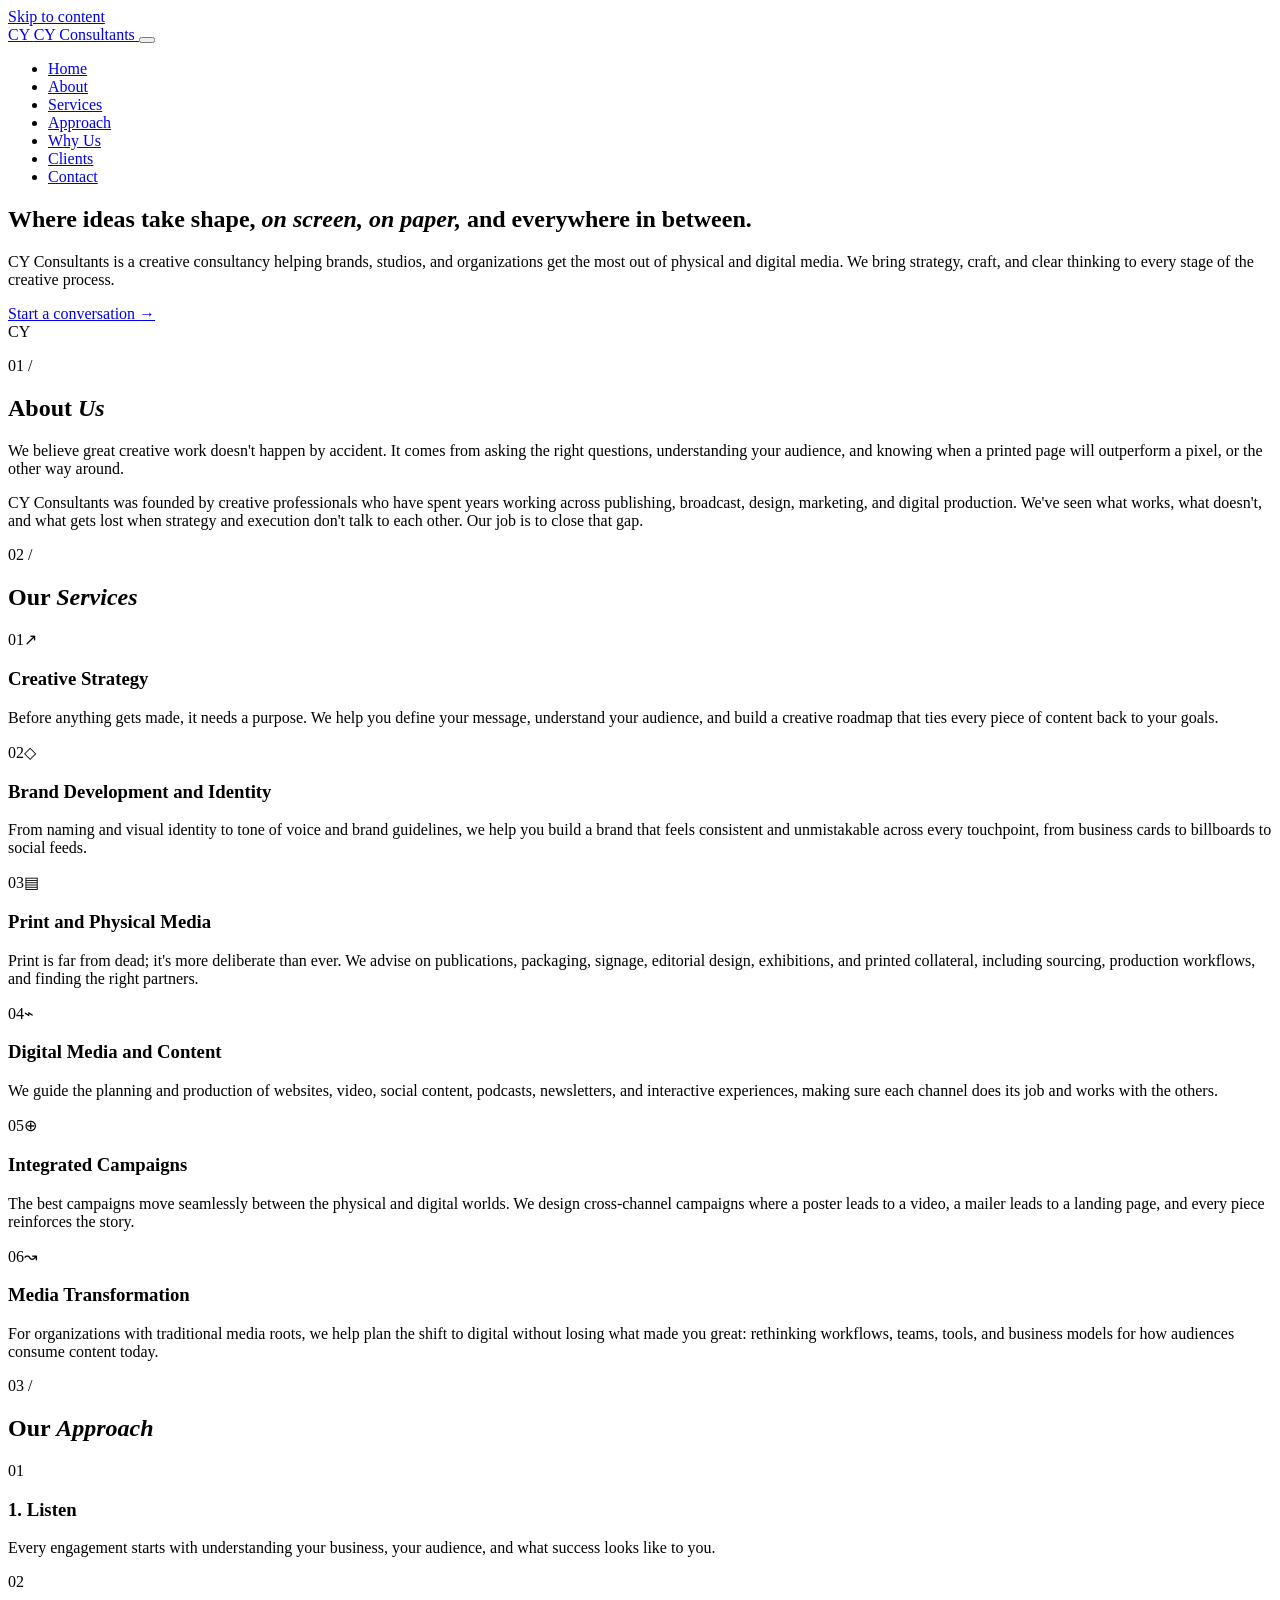
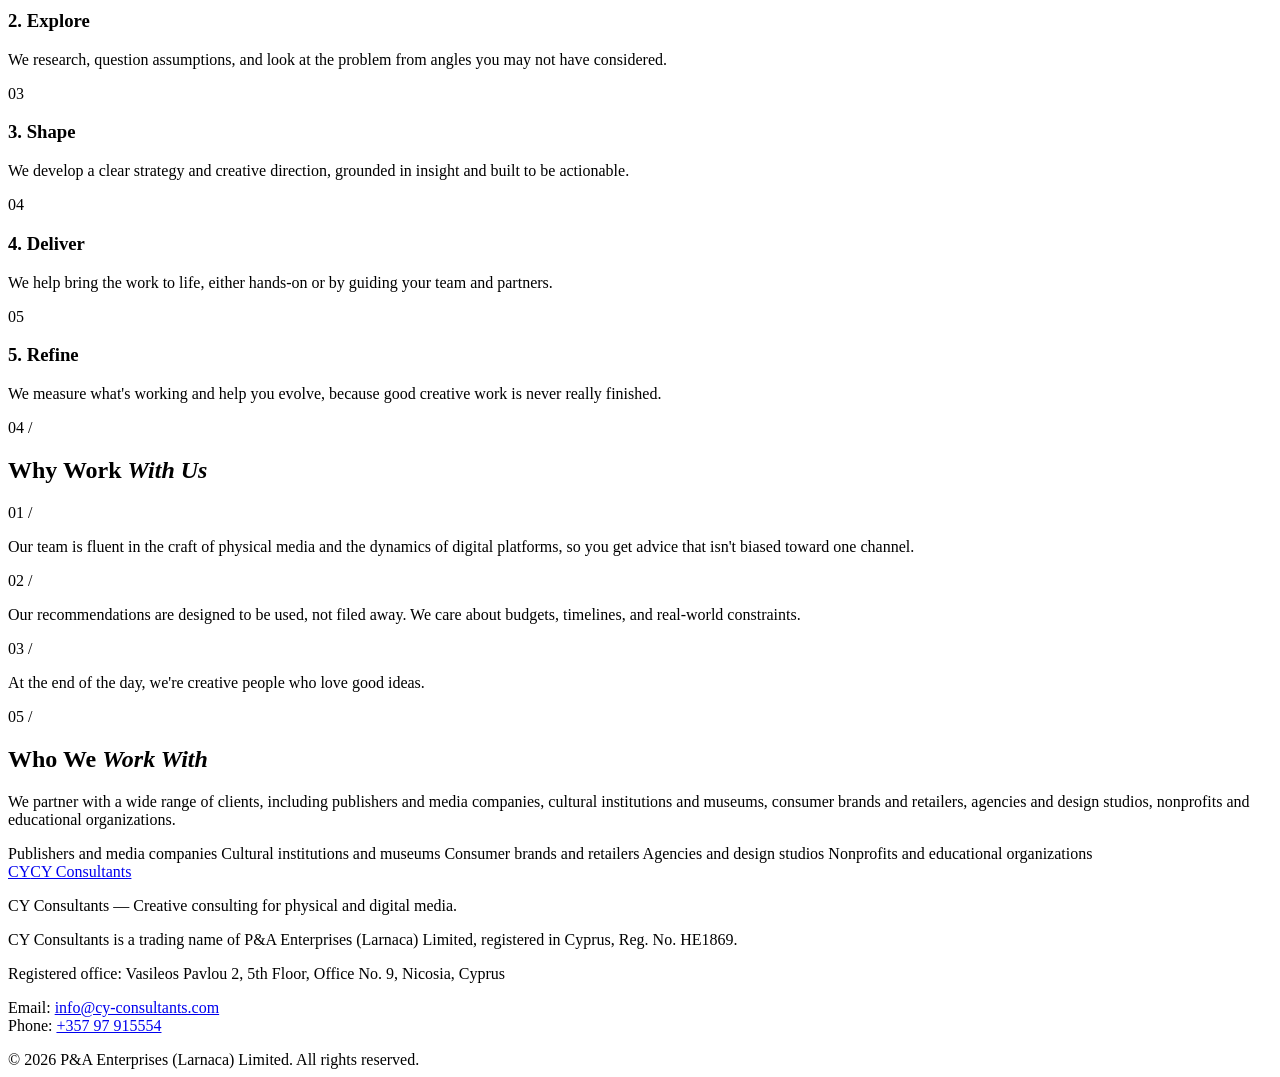
==== index.html @ 1f39b443 "Add files via upload" ====
<!doctype html>
<html lang="en">
  <head>
    <meta charset="UTF-8" />
    <meta name="viewport" content="width=device-width, initial-scale=1" />
    <meta name="theme-color" content="#f5f2eb" />
    <meta name="robots" content="index, follow" />
    <title>CY Consultants | Creative consulting for physical and digital media</title>
    <meta name="description" content="CY Consultants is a creative consultancy helping brands, studios, and organizations get the most out of physical and digital media. We bring strategy, craft, and clear thinking to every stage of the creative process." />
    <link rel="canonical" href="https://www.cy-consultants.com/" />
    <meta property="og:type" content="website" />
    <meta property="og:url" content="https://www.cy-consultants.com/" />
    <meta property="og:site_name" content="CY Consultants" />
    <meta property="og:title" content="CY Consultants | Creative consulting for physical and digital media" />
    <meta property="og:description" content="CY Consultants is a creative consultancy helping brands, studios, and organizations get the most out of physical and digital media. We bring strategy, craft, and clear thinking to every stage of the creative process." />
    <meta name="twitter:card" content="summary" />
    <meta name="twitter:title" content="CY Consultants | Creative consulting for physical and digital media" />
    <meta name="twitter:description" content="CY Consultants is a creative consultancy helping brands, studios, and organizations get the most out of physical and digital media." />
    <link rel="icon" type="image/svg+xml" href="./favicon.svg" />
    <link rel="preconnect" href="https://fonts.googleapis.com" />
    <link rel="preconnect" href="https://fonts.gstatic.com" crossorigin />
    <script type="module" crossorigin src="./assets/main-45K_laFC.js"></script>
    <link rel="stylesheet" crossorigin href="./assets/main-PewvCQrY.css">
  </head>
  <body>
    <a class="skip-link" href="#main">Skip to content</a>
    <header class="site-header">
      <div class="container header-inner">
        <a class="brand" href="./index.html#home" aria-label="CY Consultants, back to home" data-testid="link-brand">
          <span class="brand-mark" aria-hidden="true">CY</span>
          <span data-company-name>CY Consultants</span>
        </a>
        <button class="menu-toggle" type="button" aria-label="Open navigation menu" aria-controls="primary-navigation" aria-expanded="false" data-testid="button-menu">
          <span></span><span></span>
        </button>
        <nav class="site-nav" id="primary-navigation" aria-label="Primary navigation">
          <ul class="nav-list">
            <li><a href="./index.html#home" data-section="home" data-testid="link-home">Home</a></li>
            <li><a href="./index.html#about" data-section="about" data-testid="link-about">About</a></li>
            <li><a href="./index.html#services" data-section="services" data-testid="link-services">Services</a></li>
            <li><a href="./index.html#approach" data-section="approach" data-testid="link-approach">Approach</a></li>
            <li><a href="./index.html#why-us" data-section="why-us" data-testid="link-why-us">Why Us</a></li>
            <li><a href="./index.html#clients" data-section="clients" data-testid="link-clients">Clients</a></li>
            <li><a class="nav-contact" href="./contact.html" data-testid="link-contact">Contact</a></li>
          </ul>
        </nav>
      </div>
    </header>

    <main id="main">
      <section class="hero" id="home" aria-labelledby="hero-title">
        <div class="container hero-grid">
          <div class="hero-copy">
            <h1 id="hero-title">Where ideas take shape, <em>on screen, on paper,</em> and everywhere in between.</h1>
            <p class="hero-lead">CY Consultants is a creative consultancy helping brands, studios, and organizations get the most out of physical and digital media. We bring strategy, craft, and clear thinking to every stage of the creative process.</p>
            <a class="button-link" href="./contact.html" data-testid="link-start-conversation">Start a conversation <span class="arrow" aria-hidden="true">→</span></a>
          </div>
          <div class="hero-art" aria-hidden="true">
            <div class="art-cross"></div>
            <span class="art-type">CY</span>
          </div>
        </div>
      </section>

      <section class="section about" id="about" aria-labelledby="about-title">
        <div class="container">
          <div class="about-grid">
            <div>
              <p class="eyebrow" aria-hidden="true">01 /</p>
              <h2 class="section-heading" id="about-title">About <em>Us</em></h2>
            </div>
            <div class="about-copy">
              <p>We believe great creative work doesn't happen by accident. It comes from asking the right questions, understanding your audience, and knowing when a printed page will outperform a pixel, or the other way around.</p>
              <p>CY Consultants was founded by creative professionals who have spent years working across publishing, broadcast, design, marketing, and digital production. We've seen what works, what doesn't, and what gets lost when strategy and execution don't talk to each other. Our job is to close that gap.</p>
            </div>
          </div>
        </div>
      </section>

      <section class="section services" id="services" aria-labelledby="services-title">
        <div class="container">
          <div class="section-top">
            <div><p class="eyebrow" aria-hidden="true">02 /</p><h2 class="section-heading" id="services-title">Our <em>Services</em></h2></div>
          </div>
          <div class="services-grid">
            <article class="service-card"><div class="service-top"><span class="service-num">01</span><span class="service-symbol" aria-hidden="true">↗</span></div><div class="service-content"><h3>Creative Strategy</h3><p>Before anything gets made, it needs a purpose. We help you define your message, understand your audience, and build a creative roadmap that ties every piece of content back to your goals.</p></div></article>
            <article class="service-card"><div class="service-top"><span class="service-num">02</span><span class="service-symbol" aria-hidden="true">◇</span></div><div class="service-content"><h3>Brand Development and Identity</h3><p>From naming and visual identity to tone of voice and brand guidelines, we help you build a brand that feels consistent and unmistakable across every touchpoint, from business cards to billboards to social feeds.</p></div></article>
            <article class="service-card"><div class="service-top"><span class="service-num">03</span><span class="service-symbol" aria-hidden="true">▤</span></div><div class="service-content"><h3>Print and Physical Media</h3><p>Print is far from dead; it's more deliberate than ever. We advise on publications, packaging, signage, editorial design, exhibitions, and printed collateral, including sourcing, production workflows, and finding the right partners.</p></div></article>
            <article class="service-card"><div class="service-top"><span class="service-num">04</span><span class="service-symbol" aria-hidden="true">⌁</span></div><div class="service-content"><h3>Digital Media and Content</h3><p>We guide the planning and production of websites, video, social content, podcasts, newsletters, and interactive experiences, making sure each channel does its job and works with the others.</p></div></article>
            <article class="service-card"><div class="service-top"><span class="service-num">05</span><span class="service-symbol" aria-hidden="true">⊕</span></div><div class="service-content"><h3>Integrated Campaigns</h3><p>The best campaigns move seamlessly between the physical and digital worlds. We design cross-channel campaigns where a poster leads to a video, a mailer leads to a landing page, and every piece reinforces the story.</p></div></article>
            <article class="service-card"><div class="service-top"><span class="service-num">06</span><span class="service-symbol" aria-hidden="true">↝</span></div><div class="service-content"><h3>Media Transformation</h3><p>For organizations with traditional media roots, we help plan the shift to digital without losing what made you great: rethinking workflows, teams, tools, and business models for how audiences consume content today.</p></div></article>
          </div>
        </div>
      </section>

      <section class="section approach" id="approach" aria-labelledby="approach-title">
        <div class="container">
          <div class="approach-head">
            <div><p class="eyebrow" aria-hidden="true">03 /</p><h2 class="section-heading" id="approach-title">Our <em>Approach</em></h2></div>
          </div>
          <div class="steps">
            <article class="step"><span class="step-num" aria-hidden="true">01</span><h3>1. Listen</h3><p>Every engagement starts with understanding your business, your audience, and what success looks like to you.</p><span class="step-marker" aria-hidden="true"></span></article>
            <article class="step"><span class="step-num" aria-hidden="true">02</span><h3>2. Explore</h3><p>We research, question assumptions, and look at the problem from angles you may not have considered.</p><span class="step-marker" aria-hidden="true"></span></article>
            <article class="step"><span class="step-num" aria-hidden="true">03</span><h3>3. Shape</h3><p>We develop a clear strategy and creative direction, grounded in insight and built to be actionable.</p><span class="step-marker" aria-hidden="true"></span></article>
            <article class="step"><span class="step-num" aria-hidden="true">04</span><h3>4. Deliver</h3><p>We help bring the work to life, either hands-on or by guiding your team and partners.</p><span class="step-marker" aria-hidden="true"></span></article>
            <article class="step"><span class="step-num" aria-hidden="true">05</span><h3>5. Refine</h3><p>We measure what's working and help you evolve, because good creative work is never really finished.</p><span class="step-marker" aria-hidden="true"></span></article>
          </div>
        </div>
      </section>

      <section class="section why" id="why-us" aria-labelledby="why-title">
        <div class="container">
          <div class="why-head">
            <div><p class="eyebrow" aria-hidden="true">04 /</p><h2 class="section-heading" id="why-title">Why Work <em>With Us</em></h2></div>
          </div>
          <div class="why-list">
            <div class="why-item"><span>01 /</span><p>Our team is fluent in the craft of physical media and the dynamics of digital platforms, so you get advice that isn't biased toward one channel.</p></div>
            <div class="why-item"><span>02 /</span><p>Our recommendations are designed to be used, not filed away. We care about budgets, timelines, and real-world constraints.</p></div>
            <div class="why-item"><span>03 /</span><p>At the end of the day, we're creative people who love good ideas.</p></div>
          </div>
        </div>
      </section>

      <section class="section clients" id="clients" aria-labelledby="clients-title">
        <div class="container clients-grid">
          <div><p class="eyebrow" aria-hidden="true">05 /</p><h2 class="section-heading" id="clients-title">Who We <em>Work With</em></h2></div>
          <div class="clients-copy">
            <p>We partner with a wide range of clients, including publishers and media companies, cultural institutions and museums, consumer brands and retailers, agencies and design studios, nonprofits and educational organizations.</p>
            <div class="chips" aria-label="Client types">
              <span class="chip">Publishers and media companies</span>
              <span class="chip">Cultural institutions and museums</span>
              <span class="chip">Consumer brands and retailers</span>
              <span class="chip">Agencies and design studios</span>
              <span class="chip">Nonprofits and educational organizations</span>
            </div>
          </div>
        </div>
      </section>

    </main>

    <footer class="site-footer">
      <div class="container">
        <div class="footer-top">
          <div class="footer-brand">
            <a class="brand" href="./index.html#home" aria-label="CY Consultants, back to home" data-testid="link-footer-home"><span class="brand-mark" aria-hidden="true">CY</span><span data-company-name>CY Consultants</span></a>
            <p><span data-company-name>CY Consultants</span> — Creative consulting for physical and digital media.</p>
          </div>
          <div class="footer-meta">
            <p data-legal-line>CY Consultants is a trading name of P&amp;A Enterprises (Larnaca) Limited, registered in Cyprus, Reg. No. HE1869.</p>
            <p data-office-line>Registered office: Vasileos Pavlou 2, 5th Floor, Office No. 9, Nicosia, Cyprus</p>
            <p>Email: <a data-email href="mailto:info@cy-consultants.com">info@cy-consultants.com</a><br>Phone: <a data-phone href="tel:+35797915554">+357 97 915554</a></p>
          </div>
        </div>
        <div class="footer-bottom">
          <span data-copyright>© 2026 P&amp;A Enterprises (Larnaca) Limited. All rights reserved.</span>
        </div>
      </div>
    </footer>
  </body>
</html>
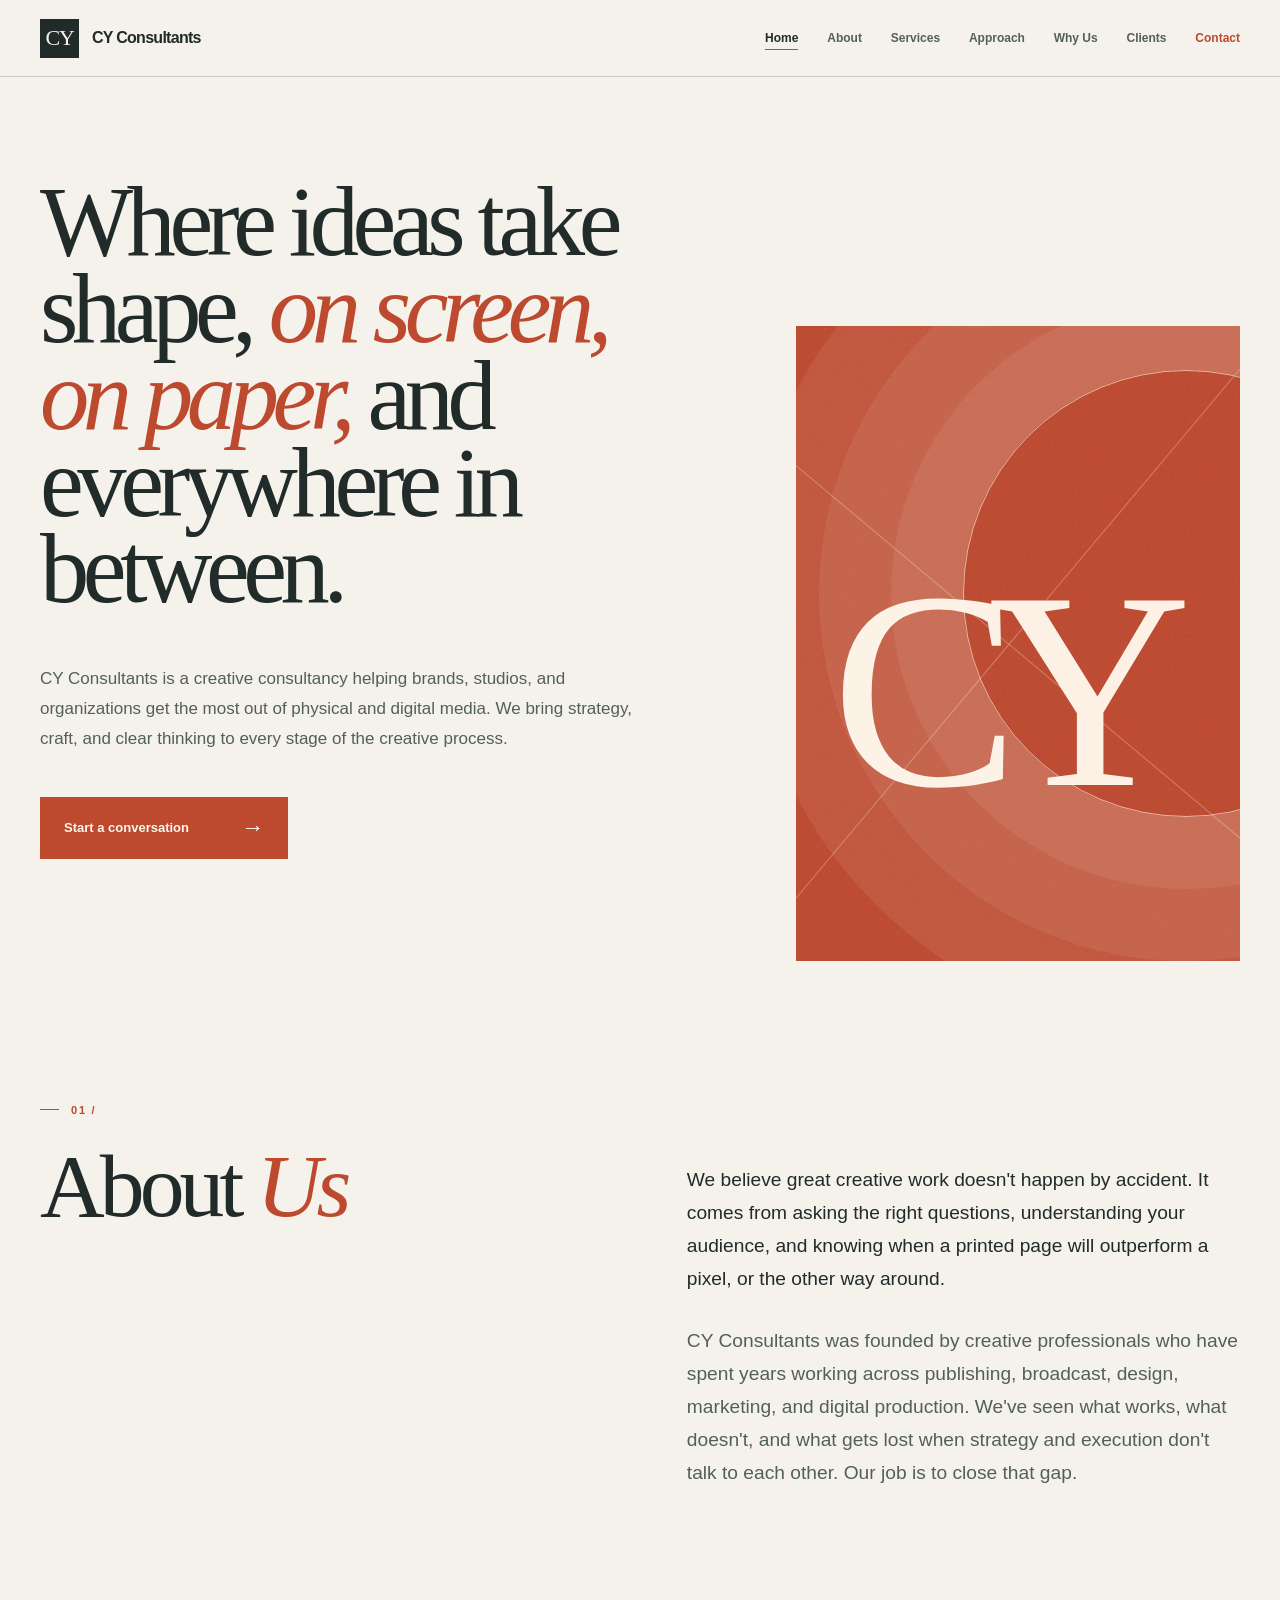
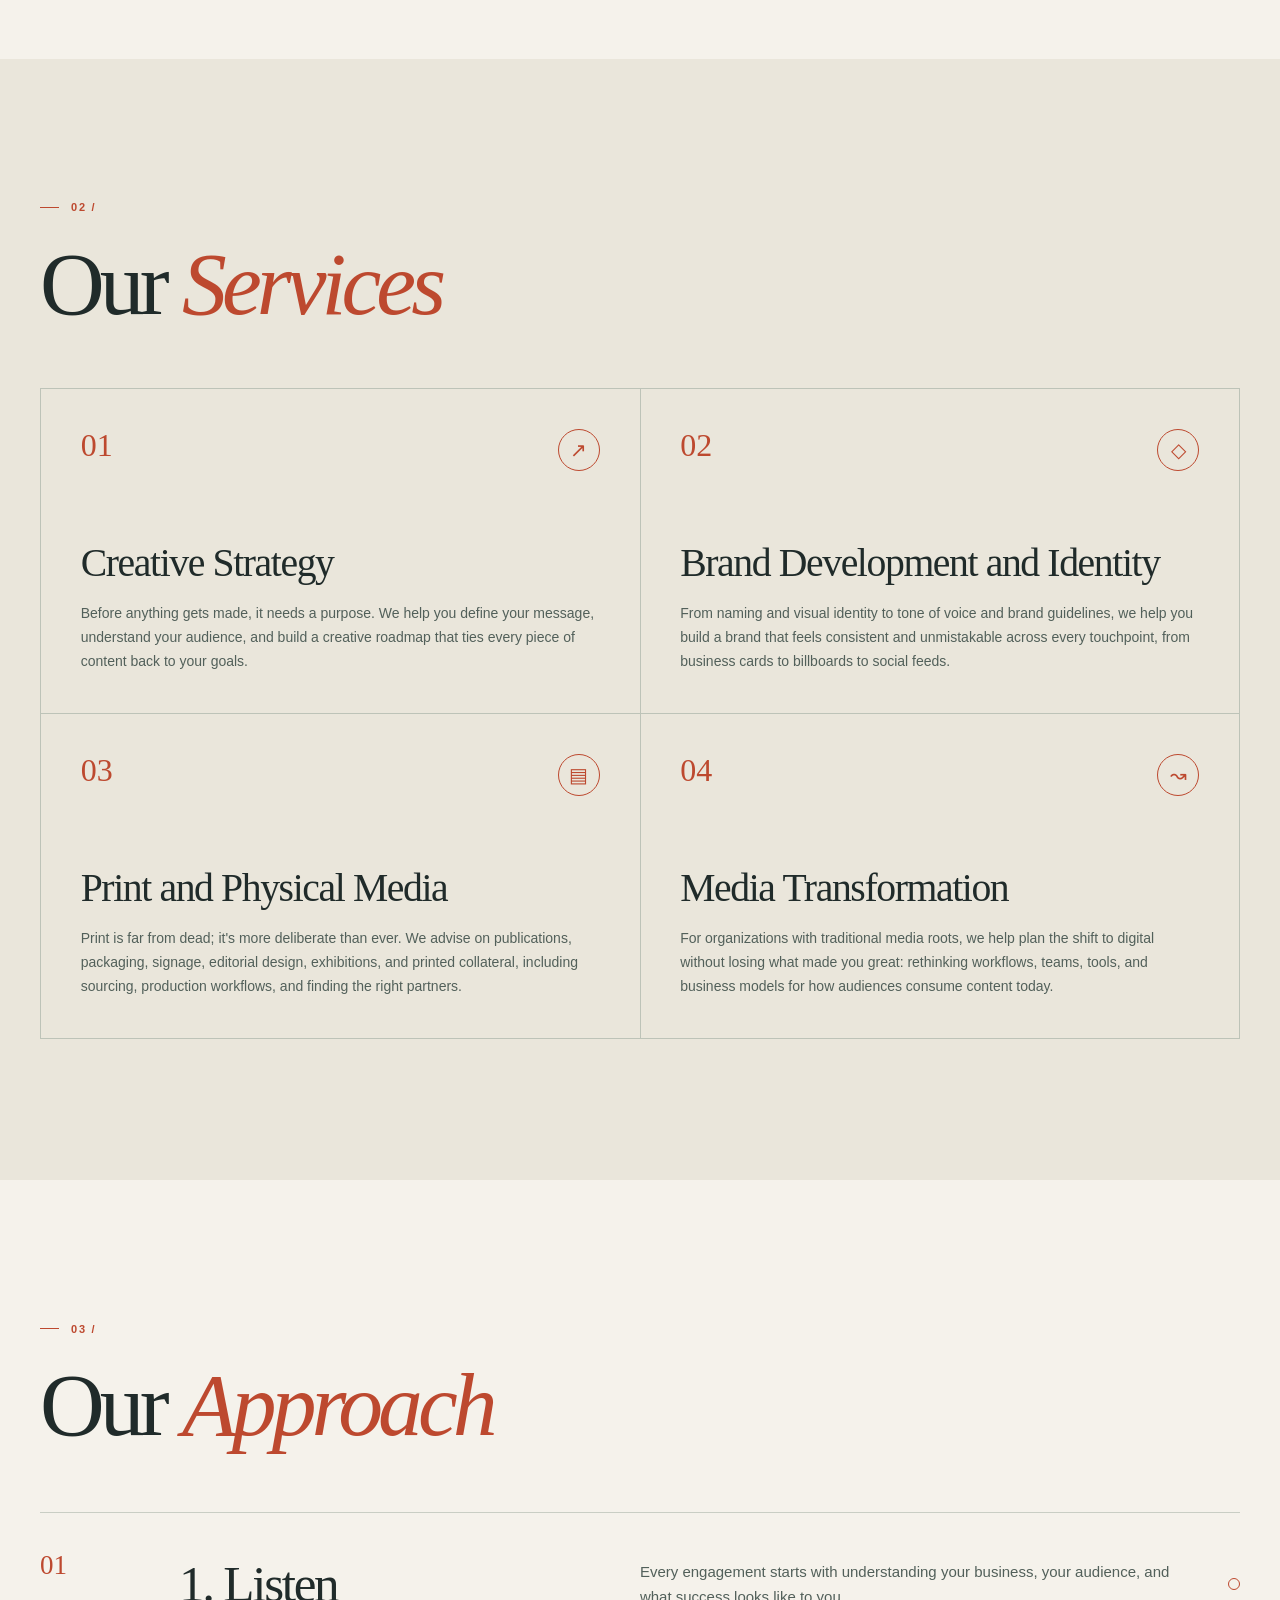
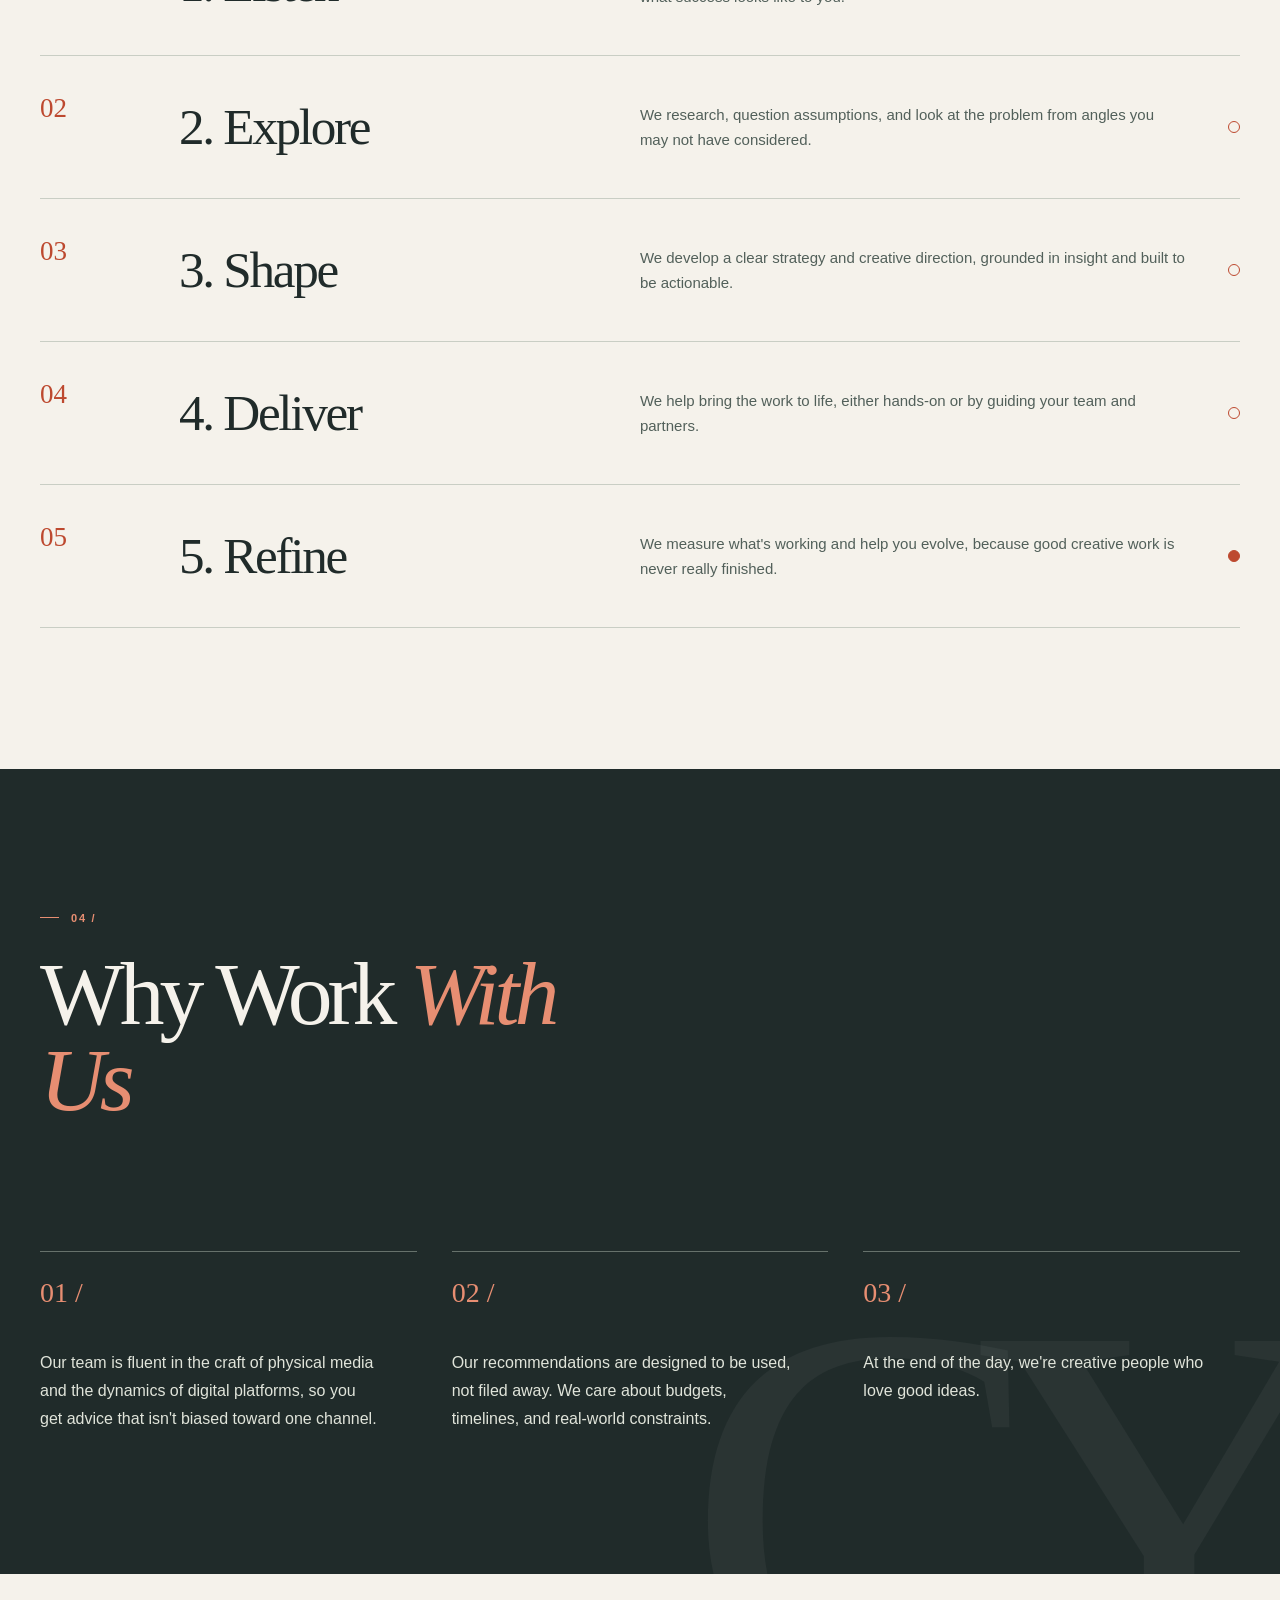
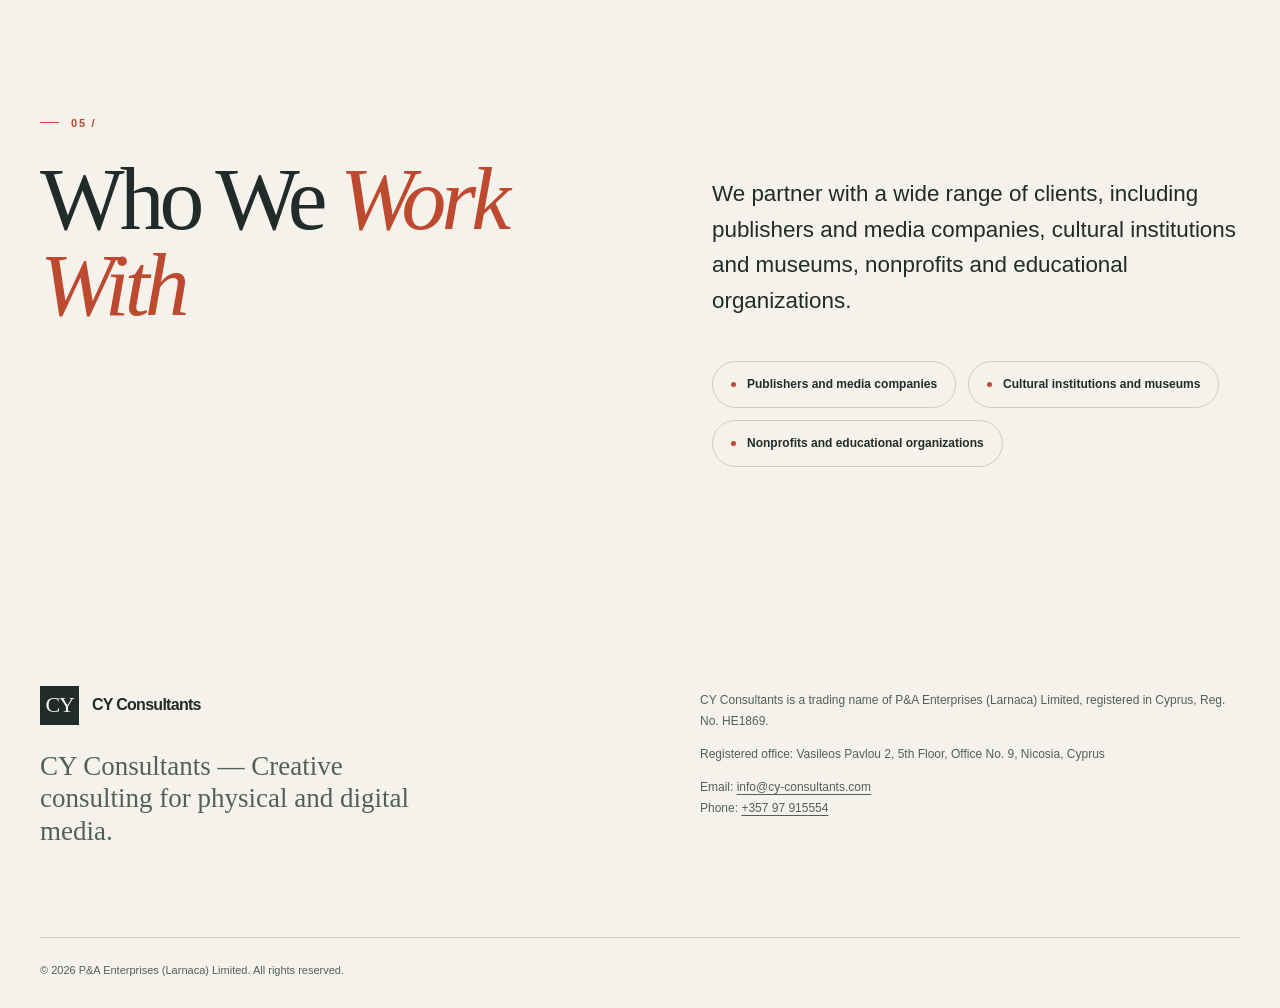
==== commit 9001fb28: "Add files via upload" ====
--- a/index.html
+++ b/index.html
@@ -86,9 +86,7 @@
             <article class="service-card"><div class="service-top"><span class="service-num">01</span><span class="service-symbol" aria-hidden="true">↗</span></div><div class="service-content"><h3>Creative Strategy</h3><p>Before anything gets made, it needs a purpose. We help you define your message, understand your audience, and build a creative roadmap that ties every piece of content back to your goals.</p></div></article>
             <article class="service-card"><div class="service-top"><span class="service-num">02</span><span class="service-symbol" aria-hidden="true">◇</span></div><div class="service-content"><h3>Brand Development and Identity</h3><p>From naming and visual identity to tone of voice and brand guidelines, we help you build a brand that feels consistent and unmistakable across every touchpoint, from business cards to billboards to social feeds.</p></div></article>
             <article class="service-card"><div class="service-top"><span class="service-num">03</span><span class="service-symbol" aria-hidden="true">▤</span></div><div class="service-content"><h3>Print and Physical Media</h3><p>Print is far from dead; it's more deliberate than ever. We advise on publications, packaging, signage, editorial design, exhibitions, and printed collateral, including sourcing, production workflows, and finding the right partners.</p></div></article>
-            <article class="service-card"><div class="service-top"><span class="service-num">04</span><span class="service-symbol" aria-hidden="true">⌁</span></div><div class="service-content"><h3>Digital Media and Content</h3><p>We guide the planning and production of websites, video, social content, podcasts, newsletters, and interactive experiences, making sure each channel does its job and works with the others.</p></div></article>
-            <article class="service-card"><div class="service-top"><span class="service-num">05</span><span class="service-symbol" aria-hidden="true">⊕</span></div><div class="service-content"><h3>Integrated Campaigns</h3><p>The best campaigns move seamlessly between the physical and digital worlds. We design cross-channel campaigns where a poster leads to a video, a mailer leads to a landing page, and every piece reinforces the story.</p></div></article>
-            <article class="service-card"><div class="service-top"><span class="service-num">06</span><span class="service-symbol" aria-hidden="true">↝</span></div><div class="service-content"><h3>Media Transformation</h3><p>For organizations with traditional media roots, we help plan the shift to digital without losing what made you great: rethinking workflows, teams, tools, and business models for how audiences consume content today.</p></div></article>
+            <article class="service-card"><div class="service-top"><span class="service-num">04</span><span class="service-symbol" aria-hidden="true">↝</span></div><div class="service-content"><h3>Media Transformation</h3><p>For organizations with traditional media roots, we help plan the shift to digital without losing what made you great: rethinking workflows, teams, tools, and business models for how audiences consume content today.</p></div></article>
           </div>
         </div>
       </section>
@@ -125,12 +123,10 @@
         <div class="container clients-grid">
           <div><p class="eyebrow" aria-hidden="true">05 /</p><h2 class="section-heading" id="clients-title">Who We <em>Work With</em></h2></div>
           <div class="clients-copy">
-            <p>We partner with a wide range of clients, including publishers and media companies, cultural institutions and museums, consumer brands and retailers, agencies and design studios, nonprofits and educational organizations.</p>
+            <p>We partner with a wide range of clients, including publishers and media companies, cultural institutions and museums, nonprofits and educational organizations.</p>
             <div class="chips" aria-label="Client types">
               <span class="chip">Publishers and media companies</span>
               <span class="chip">Cultural institutions and museums</span>
-              <span class="chip">Consumer brands and retailers</span>
-              <span class="chip">Agencies and design studios</span>
               <span class="chip">Nonprofits and educational organizations</span>
             </div>
           </div>
--- a/assets/main-PewvCQrY.css
+++ b/assets/main-PewvCQrY.css
@@ -0,0 +1 @@
+@import"https://fonts.googleapis.com/css2?family=DM+Sans:wght@400;500;600;700&family=Instrument+Serif:ital@0;1&display=swap";:root{--paper: #f5f2eb;--paper-deep: #eae6db;--ink: #202b2a;--ink-soft: #52605a;--line: #c9cec4;--accent: #bd492f;--accent-deep: #a83924;--cream: #fff8ec;--font-display: "Instrument Serif", Georgia, serif;--font-body: "DM Sans", sans-serif}*{box-sizing:border-box}html{scroll-behavior:smooth;scroll-padding-top:82px}body{margin:0;color:var(--ink);background:var(--paper);font-family:var(--font-body);-webkit-font-smoothing:antialiased}button,a{-webkit-tap-highlight-color:transparent}a{color:inherit;text-decoration:none}button{font:inherit}::selection{background:var(--accent);color:var(--cream)}:focus-visible{outline:2px solid var(--accent);outline-offset:5px}.skip-link{position:fixed;top:-100px;left:12px;z-index:100;padding:12px 18px;background:var(--ink);color:var(--cream)}.skip-link:focus{top:12px}.container{width:min(100% - 80px,1392px);margin-inline:auto}.section{padding-block:clamp(96px,11vw,184px);scroll-margin-top:76px}.eyebrow{display:flex;align-items:center;gap:12px;margin:0;color:var(--accent);font-size:11px;font-weight:700;letter-spacing:.16em;line-height:1.5;text-transform:uppercase}.eyebrow:before{content:"";width:19px;height:1px;flex:none;background:currentColor}.section-heading{margin:25px 0 0;font-family:var(--font-display);font-size:clamp(60px,7vw,112px);font-weight:400;letter-spacing:-.055em;line-height:.96}.section-heading em,.hero h1 em,.contact h1 em{color:var(--accent);font-weight:400}.intro{color:var(--ink-soft);font-size:clamp(17px,1.42vw,20px);line-height:1.7}.site-header{position:sticky;top:0;z-index:50;background:#f5f2ebf5;border-bottom:1px solid var(--line);-webkit-backdrop-filter:blur(18px);backdrop-filter:blur(18px)}.header-inner{min-height:76px;display:flex;align-items:center;justify-content:space-between;gap:24px}.brand{display:inline-flex;align-items:center;gap:13px;flex:none;font-size:16px;font-weight:700;letter-spacing:-.045em}.brand-mark{width:39px;height:39px;display:grid;place-items:center;background:var(--ink);color:var(--paper);font-family:var(--font-display);font-size:22px;font-weight:400;letter-spacing:-.055em}.nav-list{display:flex;align-items:center;gap:clamp(15px,2.25vw,36px);margin:0;padding:0;list-style:none}.nav-list a{position:relative;display:inline-block;padding:12px 0;color:#53605b;font-size:12px;font-weight:600;transition:color .22s ease}.nav-list a:after{content:"";position:absolute;bottom:7px;left:0;width:100%;height:1px;background:var(--accent);transform:scaleX(0);transform-origin:left;transition:transform .22s ease}.nav-list a:hover,.nav-list a[aria-current=location],.nav-list a[aria-current=page]{color:var(--ink)}.nav-list a:hover:after,.nav-list a[aria-current=location]:after,.nav-list a[aria-current=page]:after{transform:scaleX(1)}.nav-list .nav-contact{color:var(--accent)}.menu-toggle{display:none;width:44px;height:44px;align-items:center;justify-content:center;flex-direction:column;gap:6px;border:1px solid var(--line);background:transparent;color:var(--ink);cursor:pointer}.menu-toggle span{width:19px;height:1px;background:currentColor;transition:transform .25s ease,opacity .25s ease}.menu-toggle[aria-expanded=true] span:first-child{transform:translateY(3.5px) rotate(45deg)}.menu-toggle[aria-expanded=true] span:last-child{transform:translateY(-3.5px) rotate(-45deg)}.hero{padding:clamp(72px,8vw,130px) 0 0;overflow:hidden}.hero-grid{display:grid;grid-template-columns:minmax(0,1.2fr) minmax(300px,.8fr);gap:clamp(50px,7vw,120px);align-items:end}.hero-copy{padding-bottom:clamp(74px,8vw,128px)}.hero .eyebrow{margin-bottom:clamp(36px,5vw,76px)}.hero h1{max-width:830px;margin:0;font-family:var(--font-display);font-size:clamp(76px,7.7vw,139px);font-weight:400;letter-spacing:-.065em;line-height:.88}.hero h1 em{display:inline}.hero-lead{max-width:625px;margin:clamp(35px,4vw,56px) 0 0;color:var(--ink-soft);font-size:clamp(17px,1.25vw,19px);line-height:1.75}.button-link{display:inline-flex;align-items:center;justify-content:space-between;gap:52px;min-height:62px;padding:0 24px;background:var(--accent);color:var(--cream);font-size:13px;font-weight:700;transition:background .25s ease,transform .25s ease}.button-link:hover{background:var(--accent-deep);transform:translateY(-3px)}.button-link .arrow{font-size:23px;font-weight:400;line-height:1;transition:transform .25s ease}.button-link:hover .arrow{transform:translate(5px)}.hero .button-link{margin-top:43px}.hero-art{position:relative;min-height:635px;height:min(48vw,735px);background:var(--accent);overflow:hidden;isolation:isolate}.hero-art:before{content:"";position:absolute;width:100%;aspect-ratio:1;top:7%;right:-38%;border:1px solid rgba(255,248,236,.62);border-radius:50%;box-shadow:0 0 0 72px #fff8ec12,0 0 0 144px #fff8ec12,0 0 0 216px #fff8ec12}.hero-art:after{content:"";position:absolute;inset:0;opacity:.12;background-image:url("data:image/svg+xml,%3Csvg viewBox='0 0 180 180' xmlns='http://www.w3.org/2000/svg'%3E%3Cfilter id='n'%3E%3CfeTurbulence type='fractalNoise' baseFrequency='.82' numOctaves='3' stitchTiles='stitch'/%3E%3C/filter%3E%3Crect width='100%25' height='100%25' filter='url(%23n)' opacity='.5'/%3E%3C/svg%3E");pointer-events:none}.art-cross{position:absolute;width:1px;height:130%;left:48%;top:-15%;background:#fff8ec4d;transform:rotate(40deg)}.art-cross:after{content:"";position:absolute;width:130vh;height:1px;top:50%;left:-65vh;background:#fff8ec4d}.art-type{position:absolute;z-index:1;top:43%;left:8%;color:var(--cream);font-family:var(--font-display);font-size:clamp(170px,22vw,380px);letter-spacing:-.11em;line-height:.65;opacity:.96}.art-top,.art-bottom{position:absolute;z-index:2;left:9%;right:9%;display:flex;justify-content:space-between;color:var(--cream);font-size:10px;font-weight:600;letter-spacing:.13em;text-transform:uppercase}.art-top{top:32px}.art-bottom{bottom:34px}.hero-bottom{display:flex;align-items:center;justify-content:space-between;gap:24px;padding:24px 0 26px;border-bottom:1px solid var(--line);color:var(--ink-soft);font-size:10px;font-weight:700;letter-spacing:.16em;text-transform:uppercase}.hero-bottom .line{flex:1;height:1px;max-width:210px;background:var(--line)}.about-grid{display:grid;grid-template-columns:1fr 1.1fr;gap:12%}.about .section-heading{max-width:570px}.about-copy{padding-top:61px}.about-copy p{margin:0 0 29px;color:var(--ink-soft);font-size:clamp(17px,1.5vw,21px);line-height:1.72}.about-copy p:first-child{color:var(--ink)}.about-rule{display:flex;justify-content:space-between;align-items:center;margin-top:85px;padding-top:20px;border-top:1px solid var(--line);color:var(--ink-soft);font-size:11px;font-weight:700;letter-spacing:.11em;text-transform:uppercase}.about-rule svg{color:var(--accent)}.services{background:var(--paper-deep)}.section-top{display:flex;justify-content:space-between;align-items:end;gap:40px;margin-bottom:61px}.section-top .intro{max-width:400px;margin:0 0 6px}.services-grid{display:grid;grid-template-columns:repeat(2,minmax(0,1fr));border-top:1px solid #bdc3b8;border-left:1px solid #bdc3b8}.service-card{min-height:325px;display:flex;flex-direction:column;padding:clamp(27px,3.1vw,48px);border-right:1px solid #bdc3b8;border-bottom:1px solid #bdc3b8;transition:background .3s ease}.service-card:hover{background:#fff8ec8f}.service-top{display:flex;justify-content:space-between;align-items:start;color:var(--accent)}.service-num{font-family:var(--font-display);font-size:32px;line-height:1}.service-symbol{width:42px;height:42px;border:1px solid currentColor;border-radius:50%;display:grid;place-items:center;font-size:20px;font-weight:400}.service-content{margin-top:auto;padding-top:40px}.service-card h3{max-width:490px;margin:0 0 17px;font-family:var(--font-display);font-size:clamp(35px,3.1vw,49px);font-weight:400;letter-spacing:-.035em;line-height:1}.service-card p{max-width:590px;margin:0;color:var(--ink-soft);font-size:14px;line-height:1.72}.approach-head{display:grid;grid-template-columns:1fr 1fr;align-items:end;gap:10%;margin-bottom:64px}.approach-head .intro{max-width:445px;margin-bottom:4px}.steps{border-top:1px solid var(--line)}.step{display:grid;grid-template-columns:115px minmax(180px,.8fr) 1fr 30px;align-items:center;gap:24px;min-height:143px;padding:25px 0;border-bottom:1px solid var(--line)}.step-num{align-self:start;padding-top:12px;color:var(--accent);font-family:var(--font-display);font-size:27px}.step h3{margin:0;font-family:var(--font-display);font-size:clamp(42px,4vw,63px);font-weight:400;letter-spacing:-.045em;line-height:1}.step p{max-width:570px;margin:0;color:var(--ink-soft);font-size:15px;line-height:1.7}.step-marker{width:12px;height:12px;border:1px solid var(--accent);border-radius:50%;justify-self:end}.step:last-child .step-marker{background:var(--accent)}.why{position:relative;overflow:hidden;background:var(--ink);color:var(--paper)}.why:after{content:"CY";position:absolute;right:-1vw;bottom:-12vw;color:#fff8ec0b;font-family:var(--font-display);font-size:42vw;letter-spacing:-.13em;line-height:.8;pointer-events:none}.why .container{position:relative;z-index:1}.why .eyebrow{color:#e78e72}.why-head{display:grid;grid-template-columns:1fr 1fr;gap:12%}.why .section-heading{max-width:750px}.why .section-heading em{color:#e78e72}.why-intro{align-self:end;max-width:480px;margin:0 0 5px;color:#ced4c8;font-family:var(--font-display);font-size:clamp(27px,2.7vw,42px);line-height:1.14}.why-list{display:grid;grid-template-columns:repeat(3,1fr);gap:35px;margin-top:clamp(90px,10vw,160px)}.why-item{padding-top:25px;border-top:1px solid #66716b}.why-item span{display:block;margin-bottom:40px;color:#e78e72;font-family:var(--font-display);font-size:28px}.why-item p{max-width:340px;margin:0;color:#e0e4da;font-size:16px;line-height:1.75}.clients-grid{display:grid;grid-template-columns:1fr 1fr;gap:12%}.clients-copy{padding-top:61px}.clients-copy p{max-width:600px;margin:0;font-size:clamp(19px,1.75vw,26px);line-height:1.6}.chips{display:flex;flex-wrap:wrap;gap:12px;margin-top:42px}.chip{display:inline-flex;align-items:center;min-height:47px;padding:10px 18px;border:1px solid var(--line);border-radius:100px;color:var(--ink);font-size:12px;font-weight:600;line-height:1.4}.chip:before{content:"";width:5px;height:5px;margin-right:11px;border-radius:50%;background:var(--accent);flex:none}.contact{padding-top:0;padding-bottom:0}.contact-page{padding-block:clamp(70px,8vw,120px)}.contact-panel{display:grid;grid-template-columns:1.25fr .75fr;gap:9%;padding:clamp(55px,7vw,110px);background:var(--accent);color:var(--cream)}.contact-main,.contact-details{min-width:0}.contact .eyebrow{color:var(--cream)}.contact h1{max-width:760px;margin:33px 0 26px;font-family:var(--font-display);font-size:clamp(71px,8.5vw,132px);font-weight:400;letter-spacing:-.055em;line-height:.86}.contact h1 em{color:var(--ink)}.contact-lead{margin:0;font-size:18px;line-height:1.7}.contact .button-link{margin-top:18px;border:0;cursor:pointer;background:var(--ink);color:var(--paper)}.contact .button-link:hover{background:#36433e}.contact-form{display:grid;gap:17px;max-width:690px;margin-top:50px}.form-field{min-width:0}.form-field label{display:block;margin-bottom:9px;font-size:12px;font-weight:700}.form-field input,.form-field textarea{display:block;width:100%;min-height:50px;padding:13px 15px;border:1px solid rgba(255,248,236,.68);border-radius:0;background:var(--cream);color:var(--ink);font:inherit;font-size:15px;line-height:1.5}.form-field textarea{min-height:140px;resize:vertical}.form-field input:focus-visible,.form-field textarea:focus-visible{outline:3px solid var(--ink);outline-offset:2px}.form-field [aria-invalid=true]{border:2px solid var(--ink)}.field-error{margin:6px 0 0;color:var(--cream);font-size:13px;font-weight:700;line-height:1.4}.field-error:empty{display:none}.form-note{max-width:450px;margin:-2px 0 0;font-size:13px;line-height:1.6}.contact-details{align-self:end;padding-bottom:8px}.contact-detail{padding:23px 0;border-top:1px solid rgba(255,248,236,.42)}.contact-detail:last-child{border-bottom:1px solid rgba(255,248,236,.42)}.contact-detail dt{margin-bottom:10px;font-size:10px;font-weight:700;letter-spacing:.15em;text-transform:uppercase}.contact-detail dd{margin:0;overflow-wrap:anywhere;font-family:var(--font-display);font-size:clamp(22px,2.3vw,32px);line-height:1.15}.contact-detail a{text-decoration:underline;text-decoration-color:#fff8ec8c;text-underline-offset:5px}.contact-detail a:hover{text-decoration-color:currentColor}.site-footer{padding:78px 0 28px}.footer-top{display:flex;justify-content:space-between;gap:50px;padding-bottom:90px}.footer-brand{max-width:420px}.footer-brand .brand{margin-bottom:25px}.footer-brand p{margin:0;color:var(--ink-soft);font-family:var(--font-display);font-size:27px;line-height:1.2}.footer-meta{max-width:540px;padding-top:4px;color:var(--ink-soft);font-size:12px;line-height:1.8}.footer-meta p{margin:0 0 11px}.footer-meta a{text-decoration:underline;text-underline-offset:3px;overflow-wrap:anywhere}.footer-bottom{display:flex;justify-content:space-between;gap:20px;padding-top:24px;border-top:1px solid var(--line);color:var(--ink-soft);font-size:11px;line-height:1.6}.back-to-top{color:var(--ink);font-weight:700;white-space:nowrap}.back-to-top:hover{color:var(--accent)}@media(max-width:1050px){.container{width:min(100% - 56px,1392px)}.nav-list{gap:15px}.hero-grid{grid-template-columns:1.1fr .9fr;gap:32px}.hero-art{min-height:550px}.hero h1{font-size:clamp(68px,8vw,100px)}.about-grid,.clients-grid{gap:7%}}@media(max-width:767px){html{scroll-padding-top:70px}.container{width:min(100% - 38px,1392px)}.section{padding-block:87px}.header-inner{min-height:68px}.brand{font-size:15px}.brand-mark{width:36px;height:36px;font-size:21px}.menu-toggle{display:flex}.site-nav{position:absolute;left:0;right:0;top:100%;padding:0 19px;overflow:hidden;max-height:0;visibility:hidden;background:var(--paper);border-bottom:0 solid var(--line);transition:max-height .3s ease,visibility .3s ease,border-width .3s ease}.site-nav.is-open{max-height:550px;visibility:visible;border-bottom-width:1px}.nav-list{display:block;padding:12px 0 25px}.nav-list li{border-bottom:1px solid var(--line)}.nav-list a{display:block;padding:14px 3px;font-family:var(--font-display);font-size:27px;font-weight:400}.nav-list a:after{display:none}.hero{padding-top:67px}.hero-grid{grid-template-columns:1fr;gap:0}.hero-copy{padding-bottom:63px}.hero .eyebrow{margin-bottom:35px}.hero h1{max-width:700px;font-size:clamp(63px,12vw,97px)}.hero-lead{margin-top:28px;font-size:17px}.hero .button-link{margin-top:32px}.hero-art{min-height:0;height:460px}.art-type{font-size:clamp(170px,48vw,310px)}.hero-bottom{font-size:9px}.hero-bottom .line{max-width:70px}.about-grid,.approach-head,.clients-grid,.why-head{grid-template-columns:1fr;gap:0}.about-copy,.clients-copy{padding-top:48px}.about-rule{margin-top:50px}.section-top{display:block;margin-bottom:40px}.section-top .intro{margin-top:27px}.services-grid{grid-template-columns:1fr}.service-card{min-height:290px}.service-card h3{font-size:clamp(37px,8vw,48px)}.approach-head{margin-bottom:45px}.approach-head .intro{margin-top:27px}.step{grid-template-columns:48px 1fr 20px;gap:14px;min-height:0;padding:27px 0}.step-num{padding-top:7px;font-size:23px}.step h3{font-size:45px}.step p{grid-column:2 / 3;font-size:14px}.step-marker{grid-column:3;grid-row:1}.why-intro{margin-top:48px}.why-list{grid-template-columns:1fr;gap:40px;margin-top:85px}.why-item span{margin-bottom:18px}.why-item p{max-width:600px}.clients-copy p{font-size:19px}.contact-page{padding-block:65px}.contact-panel{grid-template-columns:1fr;gap:65px;padding:55px 28px}.contact h1{font-size:clamp(68px,13vw,100px)}.contact-details{padding-bottom:0}.site-footer{padding-top:65px}.footer-top{display:block;padding-bottom:55px}.footer-meta{margin-top:46px}}@media(max-width:420px){.hero h1{font-size:61px}.hero-art{height:360px}.art-type{font-size:170px}.hero-bottom .line{display:none}.contact-panel{padding-inline:21px}.contact h1{font-size:65px}.footer-bottom{flex-direction:column}}@media(prefers-reduced-motion:reduce){html{scroll-behavior:auto}*,*:before,*:after{animation-duration:.01ms!important;transition-duration:.01ms!important}}
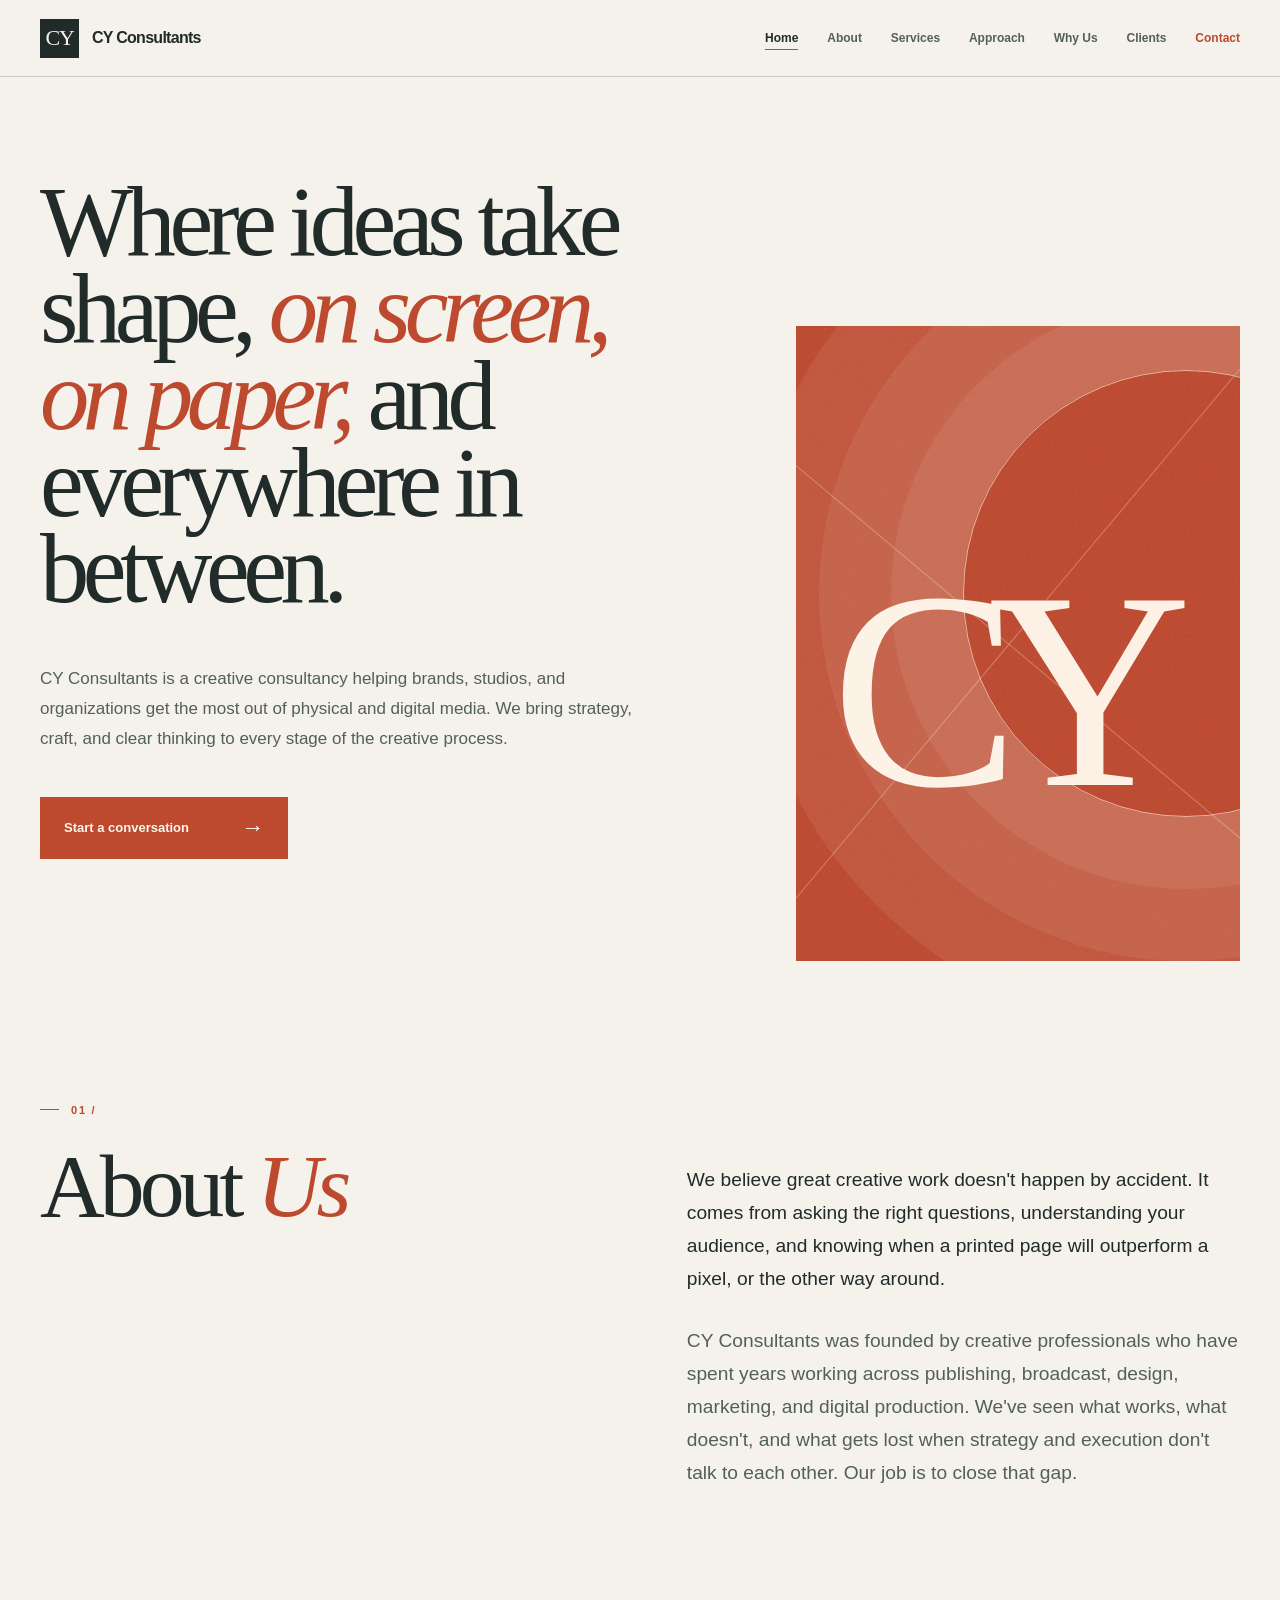
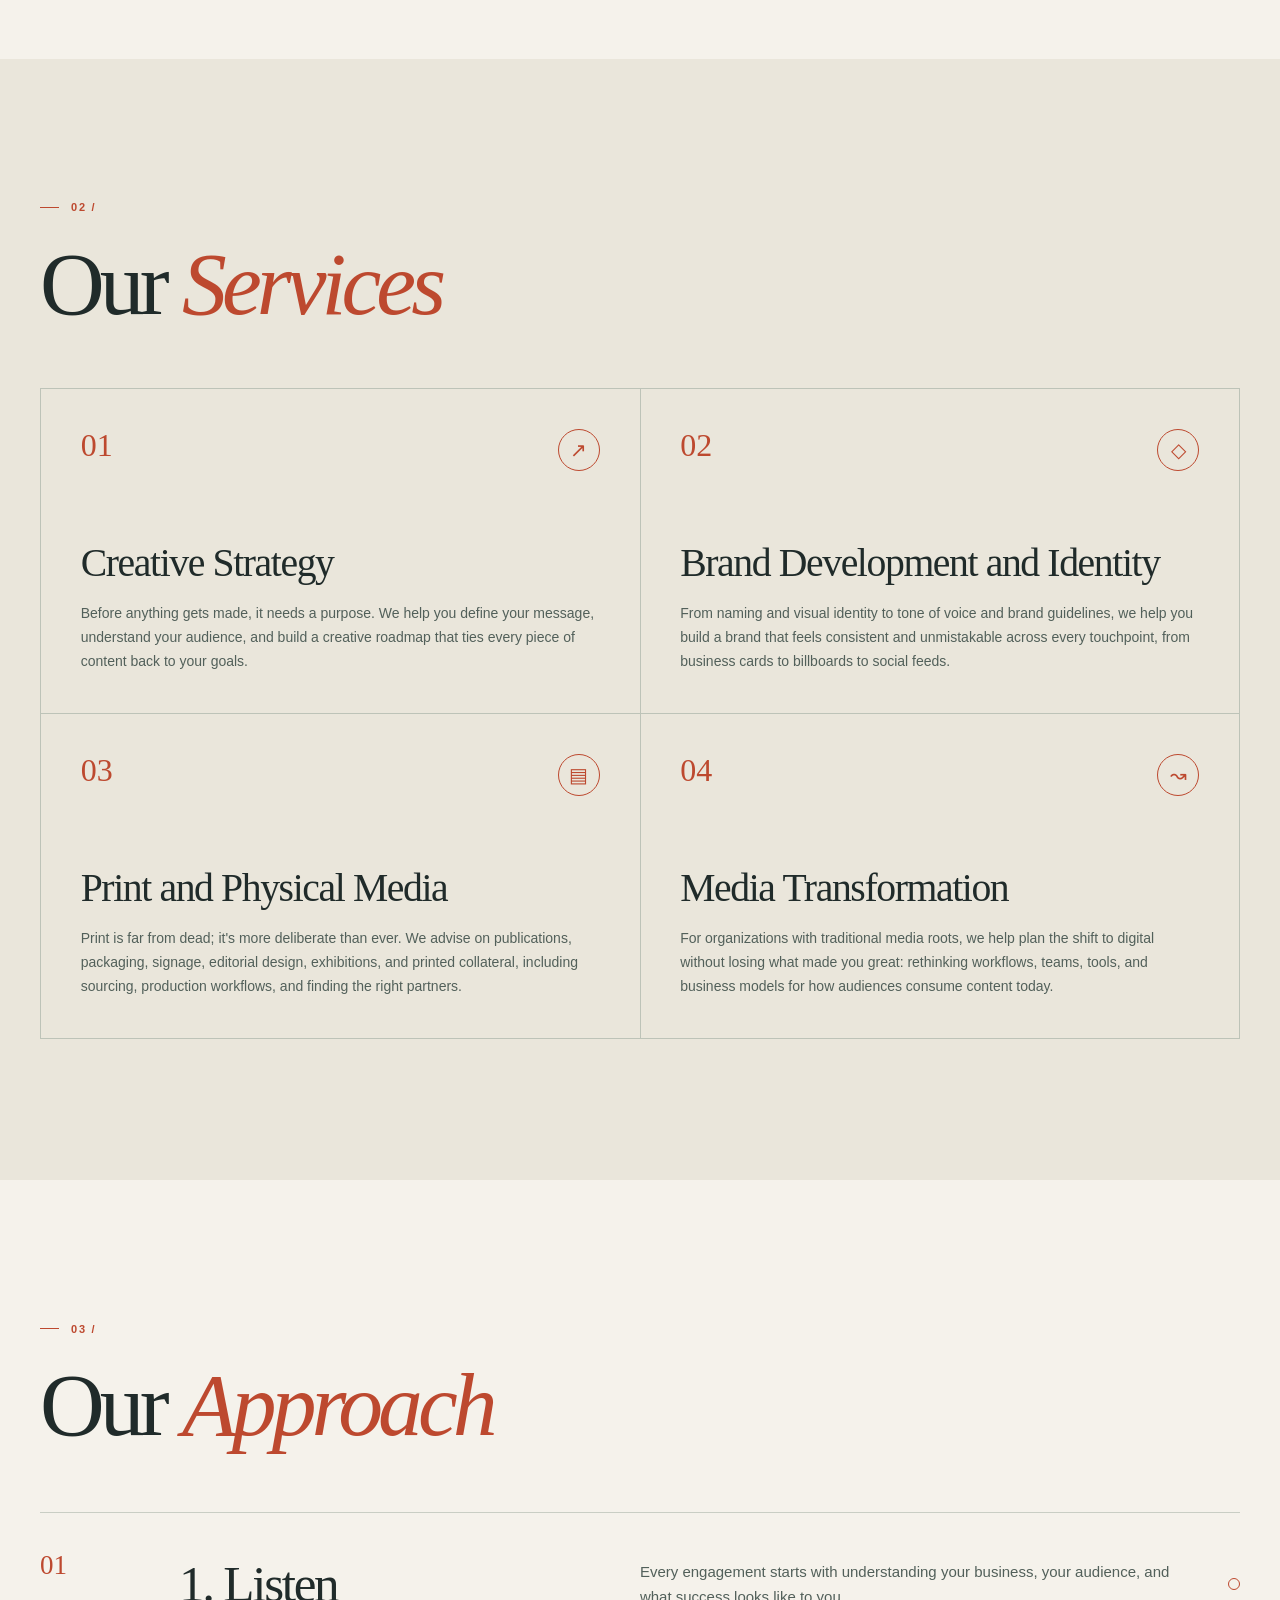
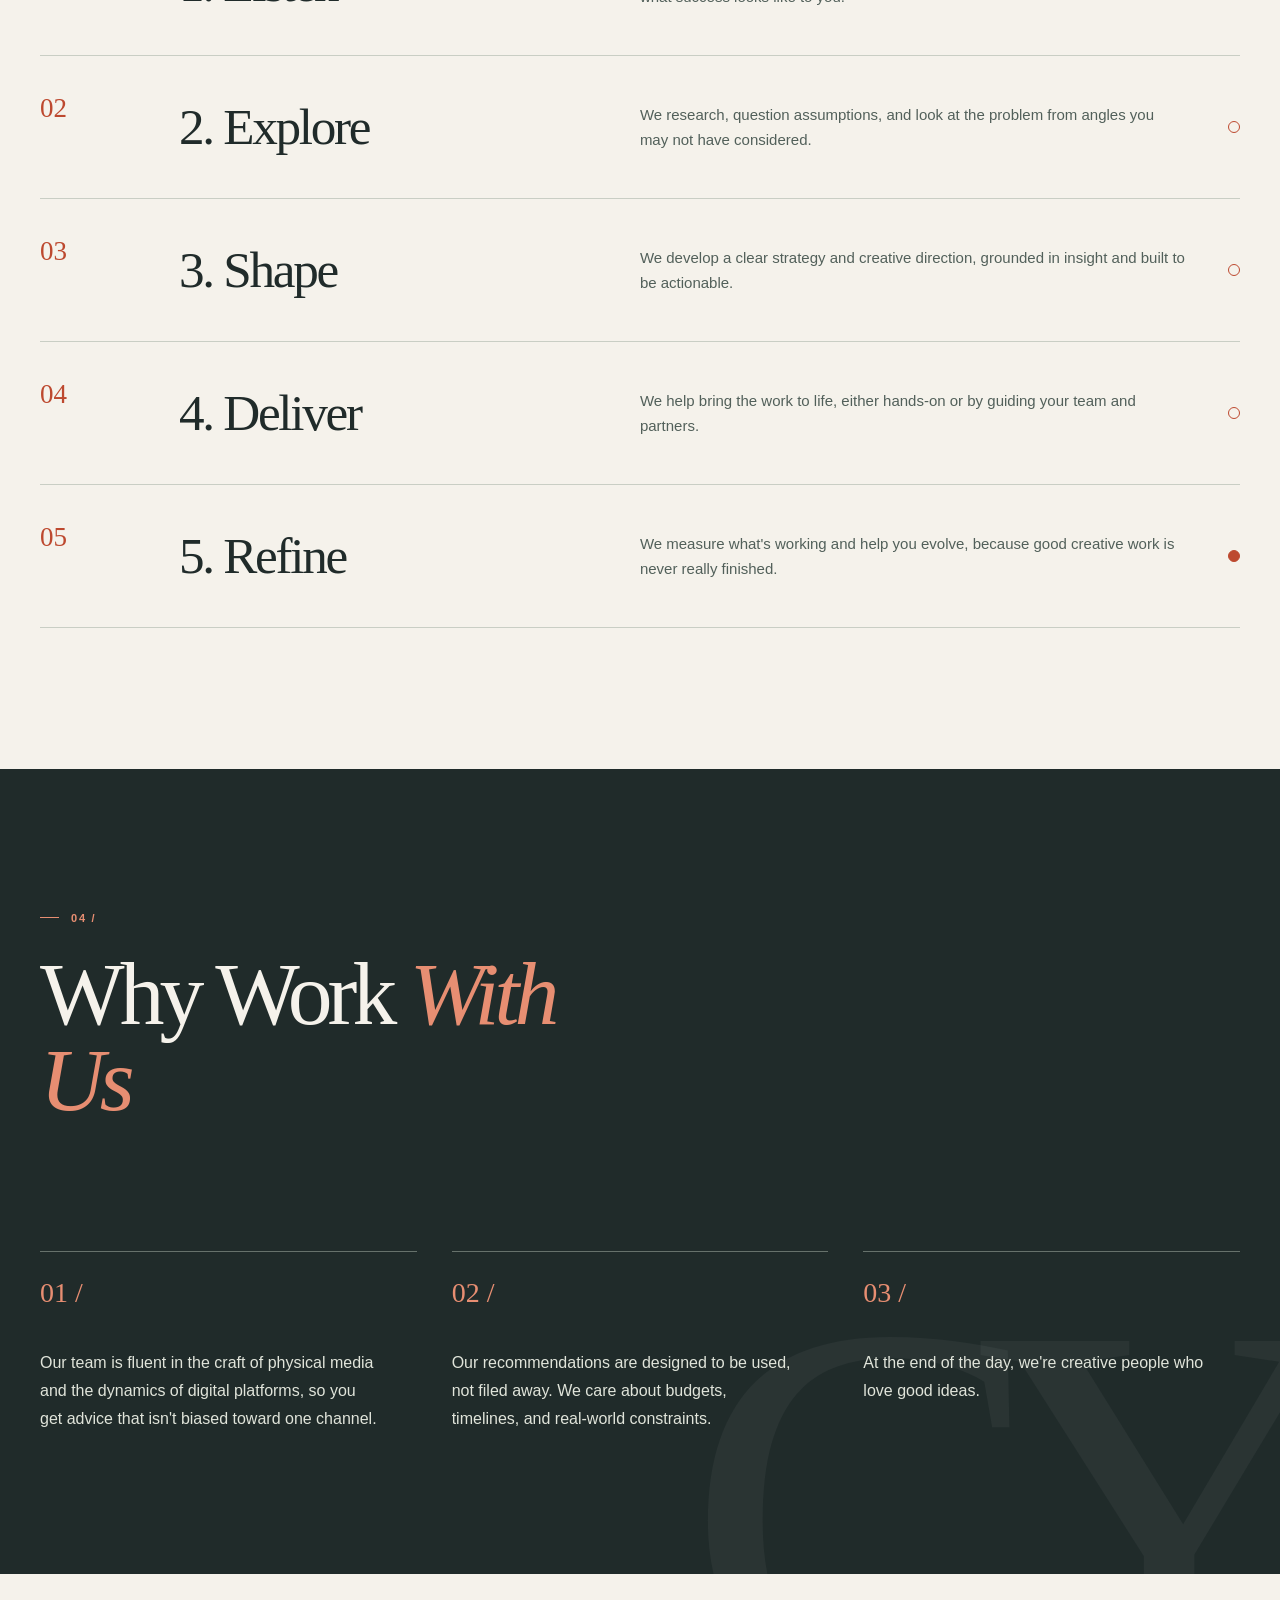
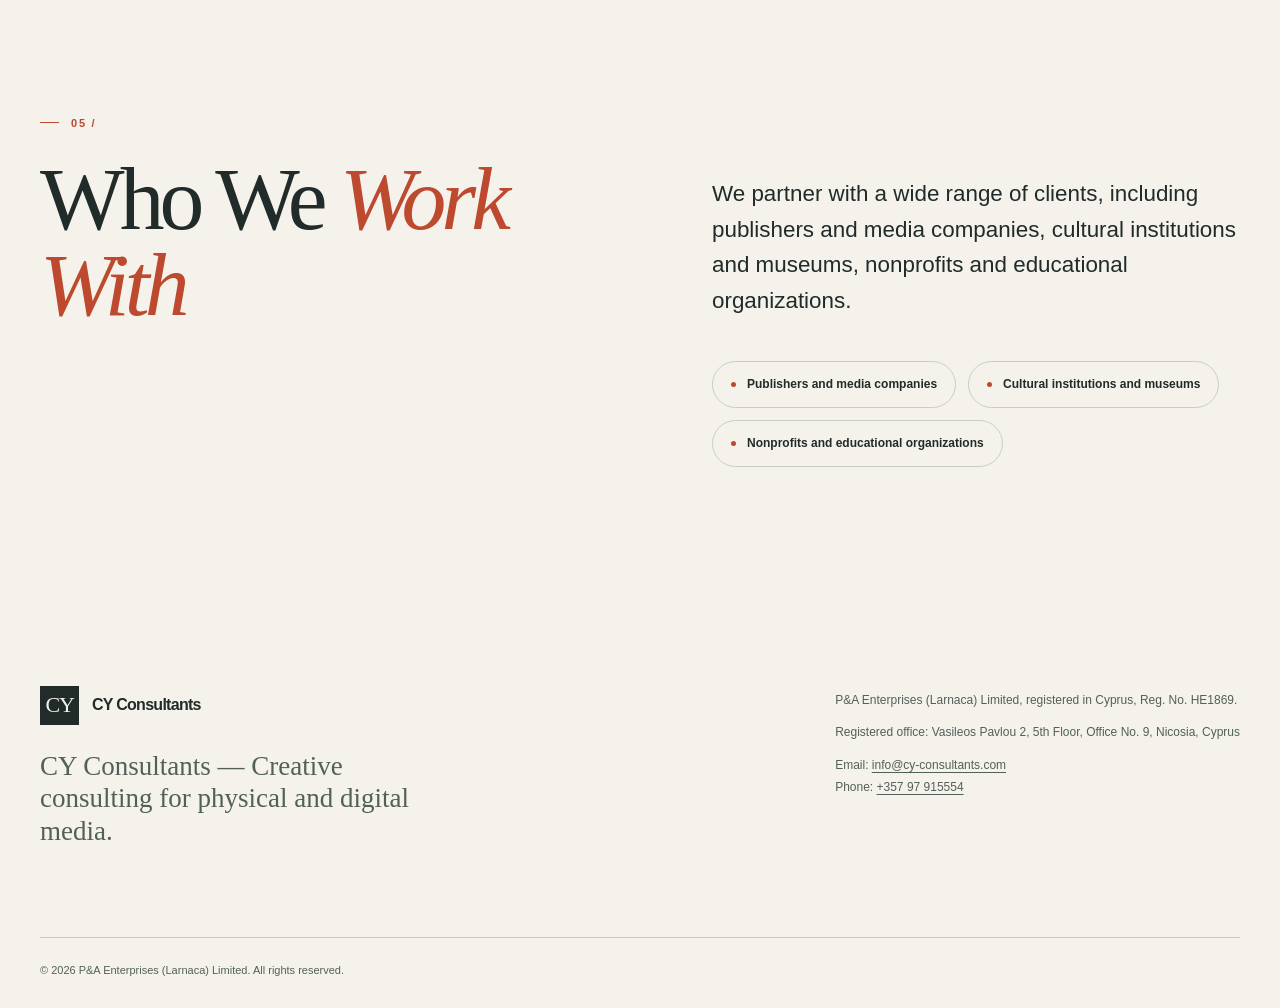
==== commit 94c3ba56: "Rename index_1.html to index.html" ====
--- a/index.html
+++ b/index.html
@@ -143,7 +143,7 @@
             <p><span data-company-name>CY Consultants</span> — Creative consulting for physical and digital media.</p>
           </div>
           <div class="footer-meta">
-            <p data-legal-line>CY Consultants is a trading name of P&amp;A Enterprises (Larnaca) Limited, registered in Cyprus, Reg. No. HE1869.</p>
+            <p>P&amp;A Enterprises (Larnaca) Limited, registered in Cyprus, Reg. No. HE1869.</p>
             <p data-office-line>Registered office: Vasileos Pavlou 2, 5th Floor, Office No. 9, Nicosia, Cyprus</p>
             <p>Email: <a data-email href="mailto:info@cy-consultants.com">info@cy-consultants.com</a><br>Phone: <a data-phone href="tel:+35797915554">+357 97 915554</a></p>
           </div>
@@ -154,4 +154,4 @@
       </div>
     </footer>
   </body>
-</html>+</html>
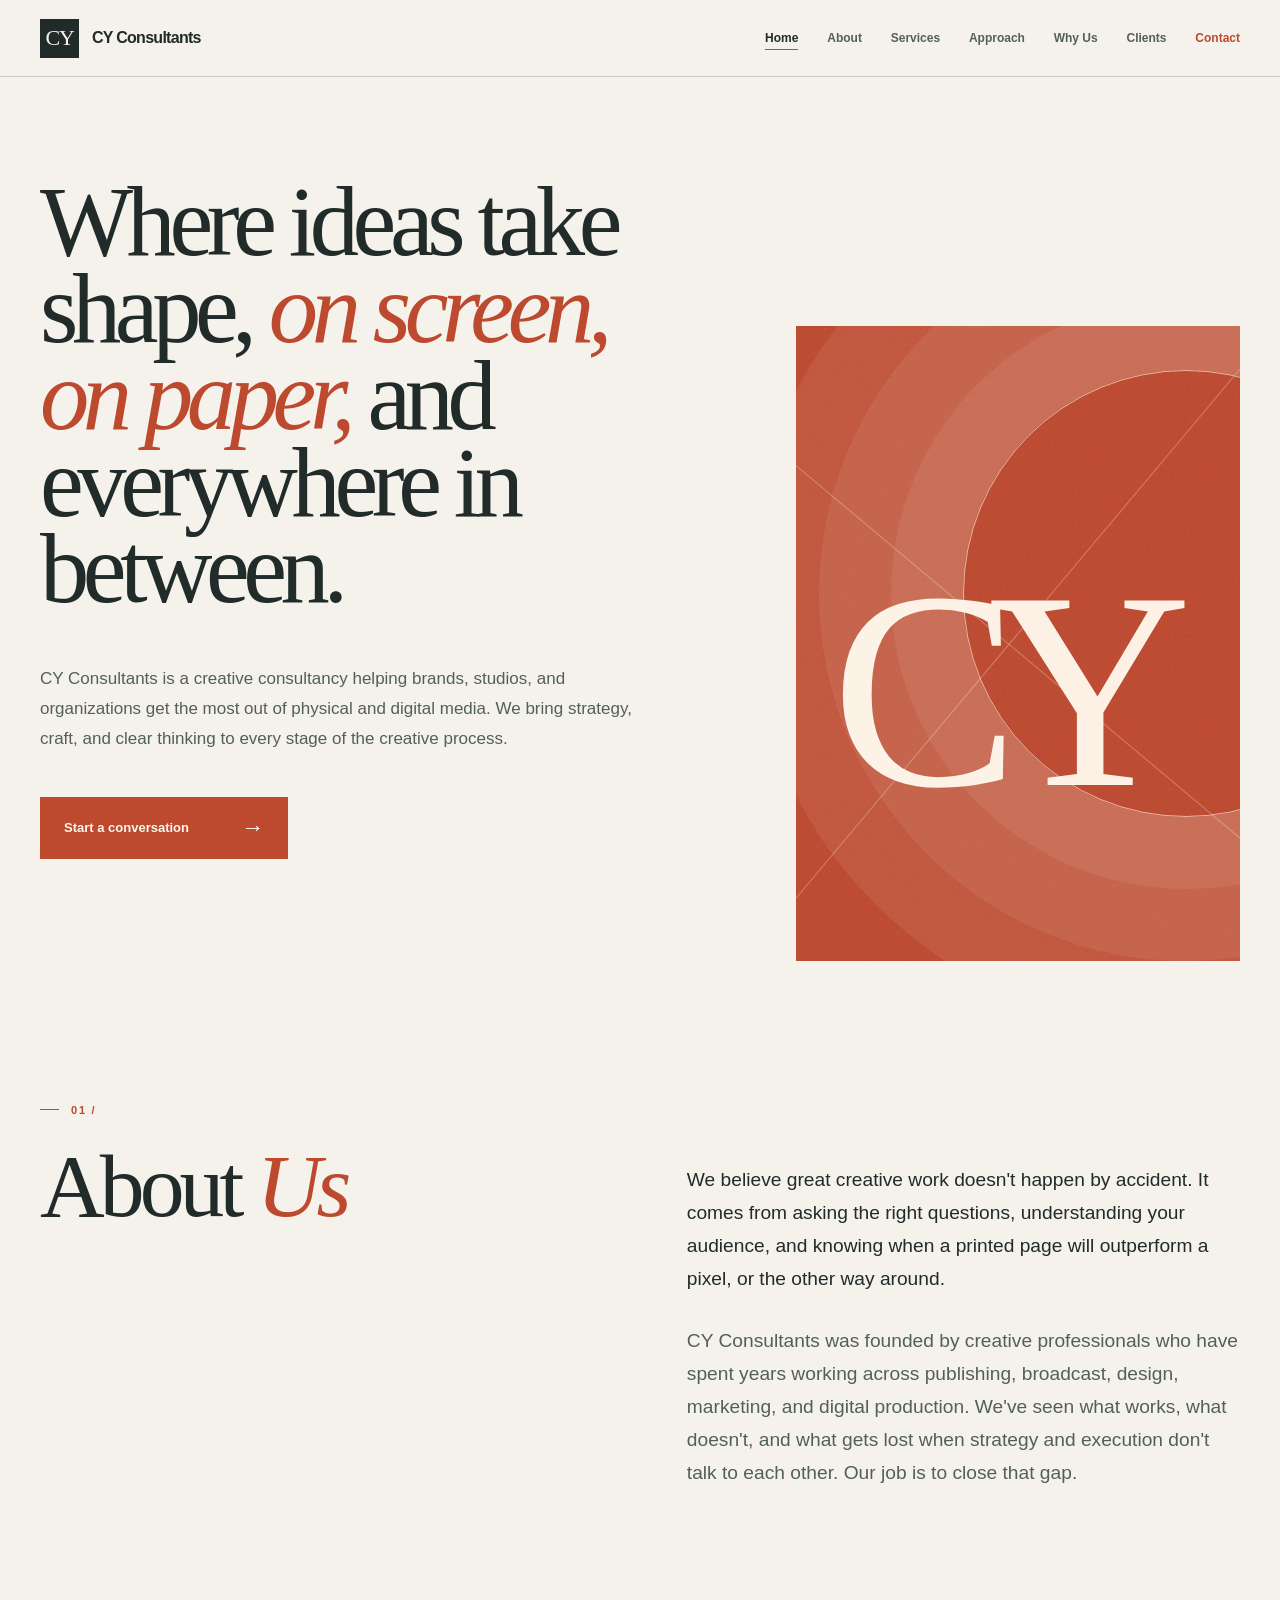
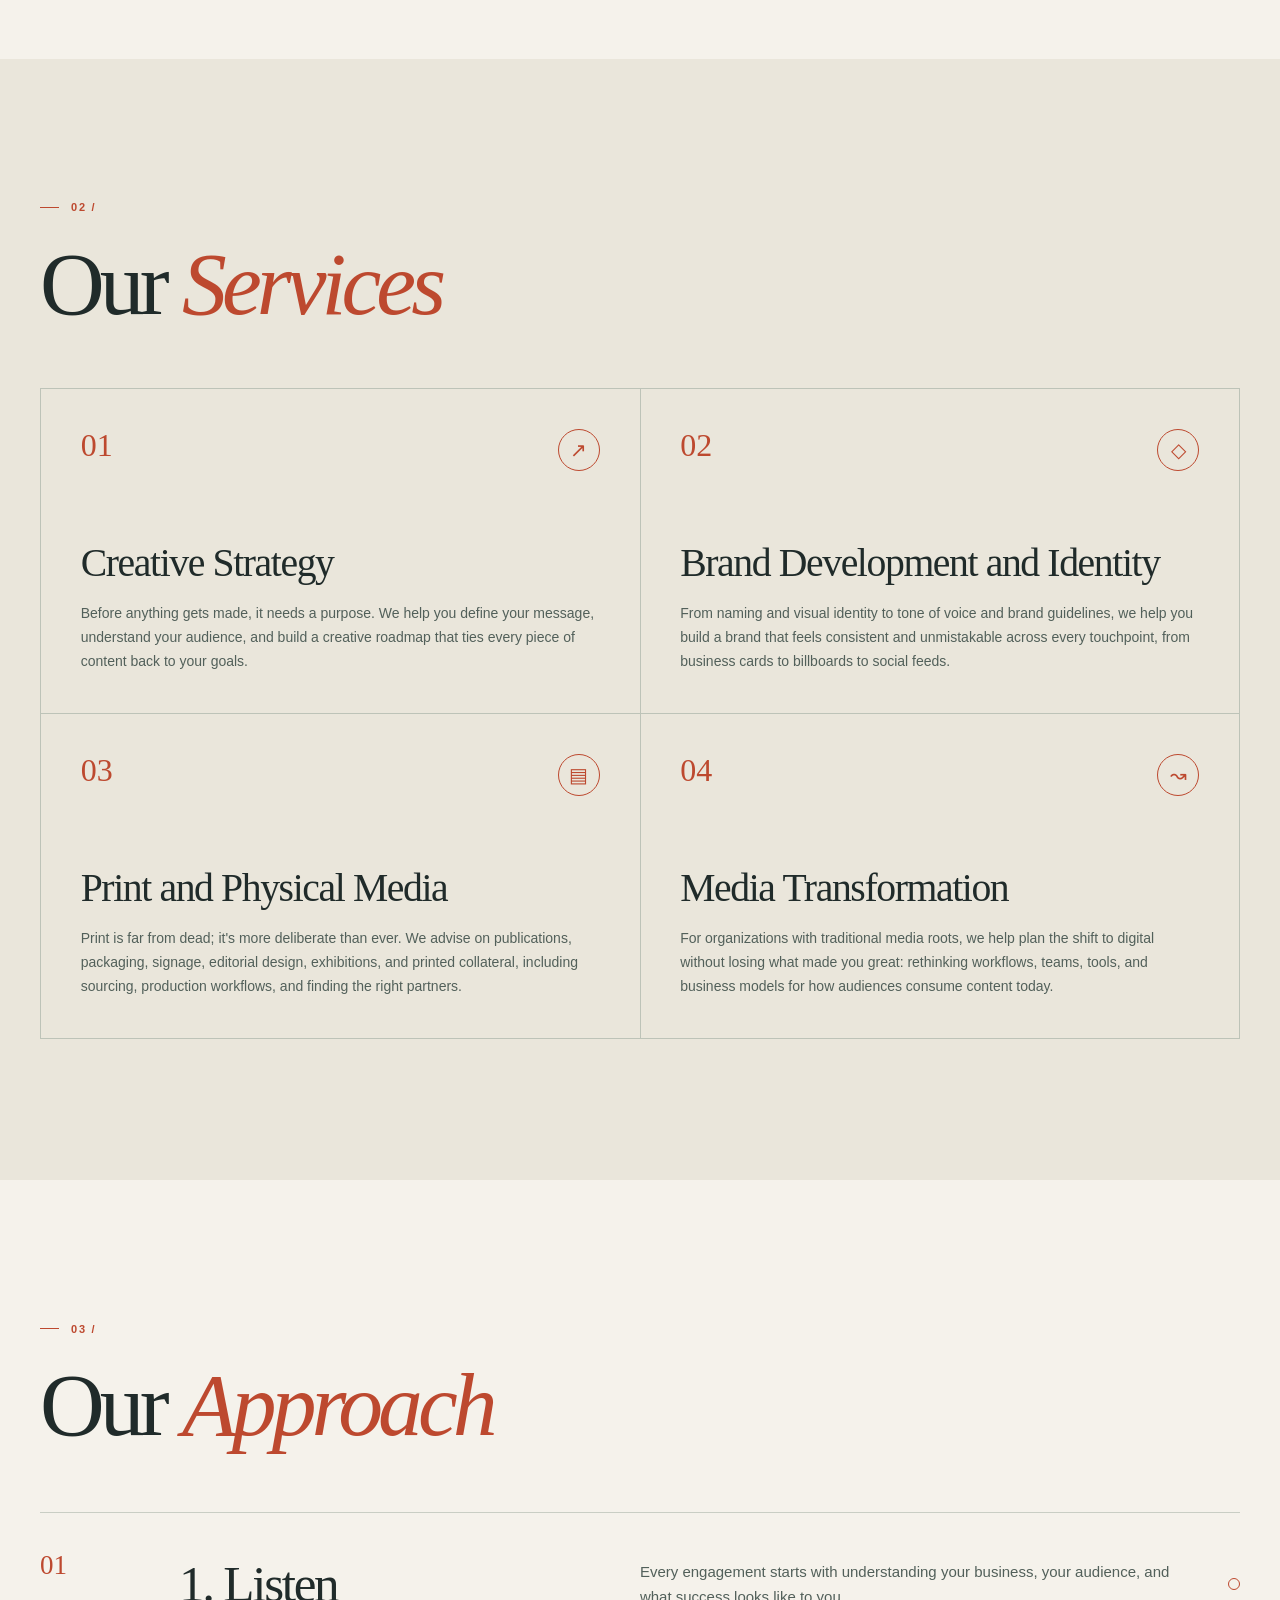
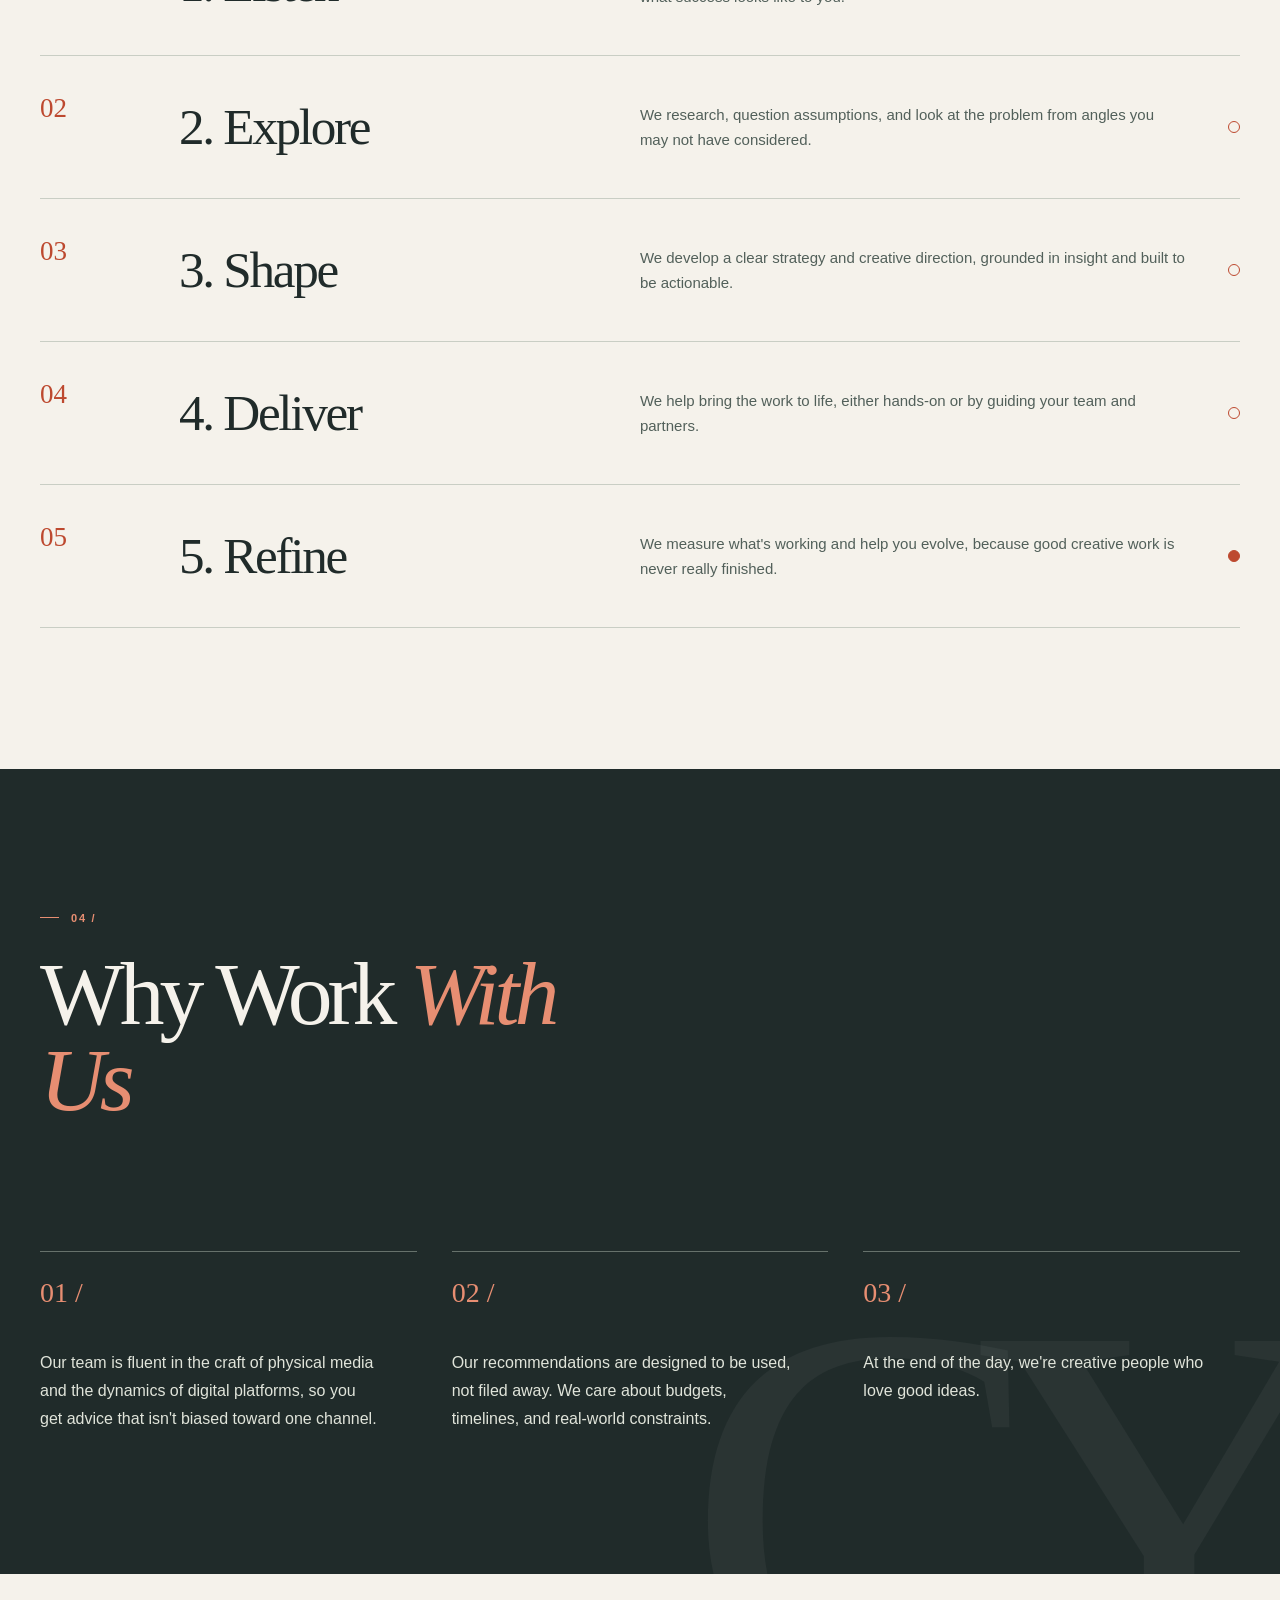
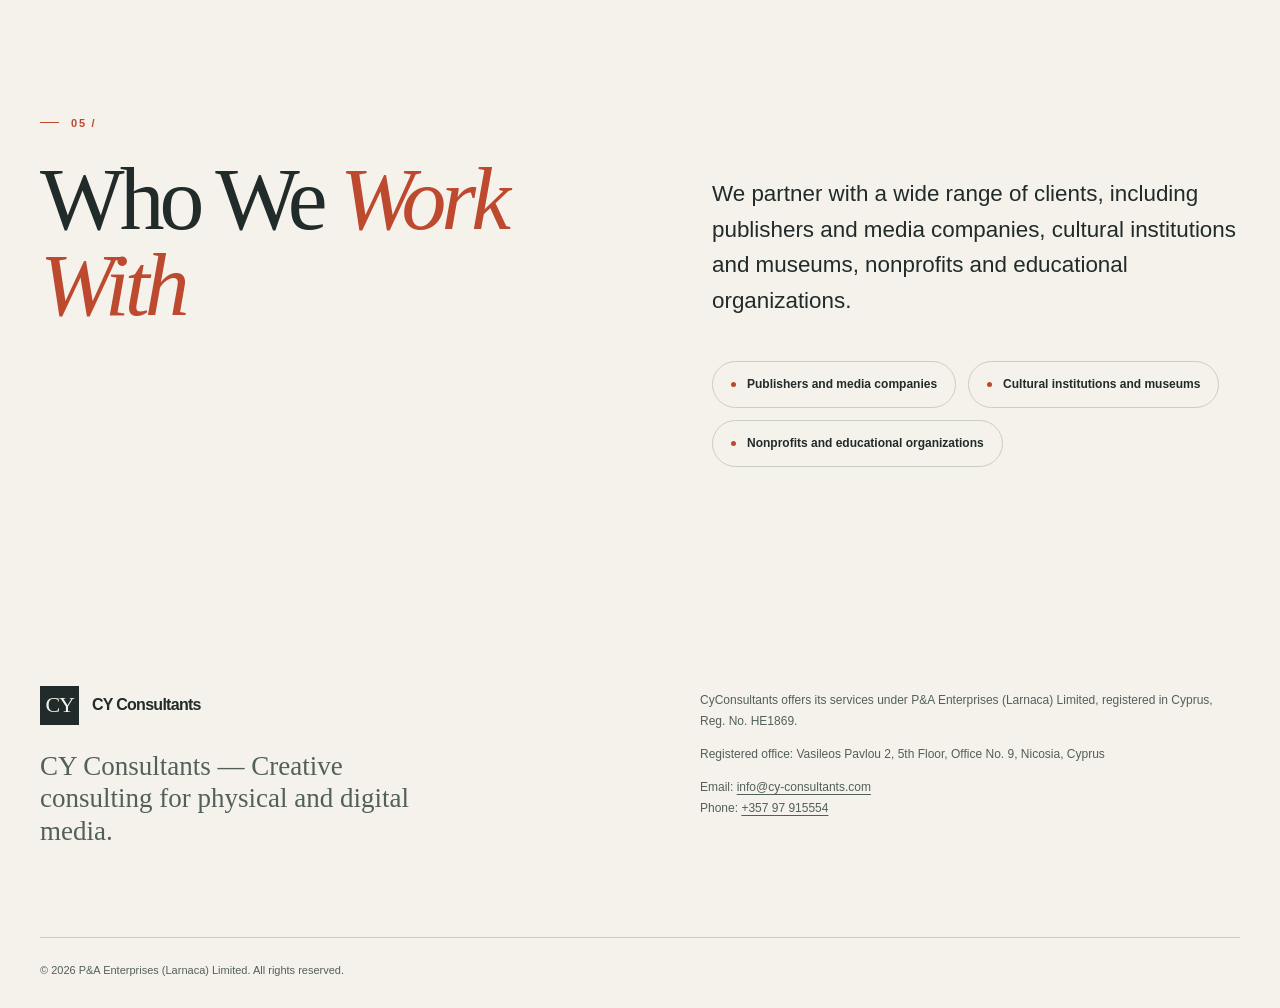
==== commit 3ad32efb: "Update footer legal line" ====
--- a/index.html
+++ b/index.html
@@ -143,7 +143,7 @@
             <p><span data-company-name>CY Consultants</span> — Creative consulting for physical and digital media.</p>
           </div>
           <div class="footer-meta">
-            <p>P&amp;A Enterprises (Larnaca) Limited, registered in Cyprus, Reg. No. HE1869.</p>
+            <p>CyConsultants offers its services under P&amp;A Enterprises (Larnaca) Limited, registered in Cyprus, Reg. No. HE1869.</p>
             <p data-office-line>Registered office: Vasileos Pavlou 2, 5th Floor, Office No. 9, Nicosia, Cyprus</p>
             <p>Email: <a data-email href="mailto:info@cy-consultants.com">info@cy-consultants.com</a><br>Phone: <a data-phone href="tel:+35797915554">+357 97 915554</a></p>
           </div>
